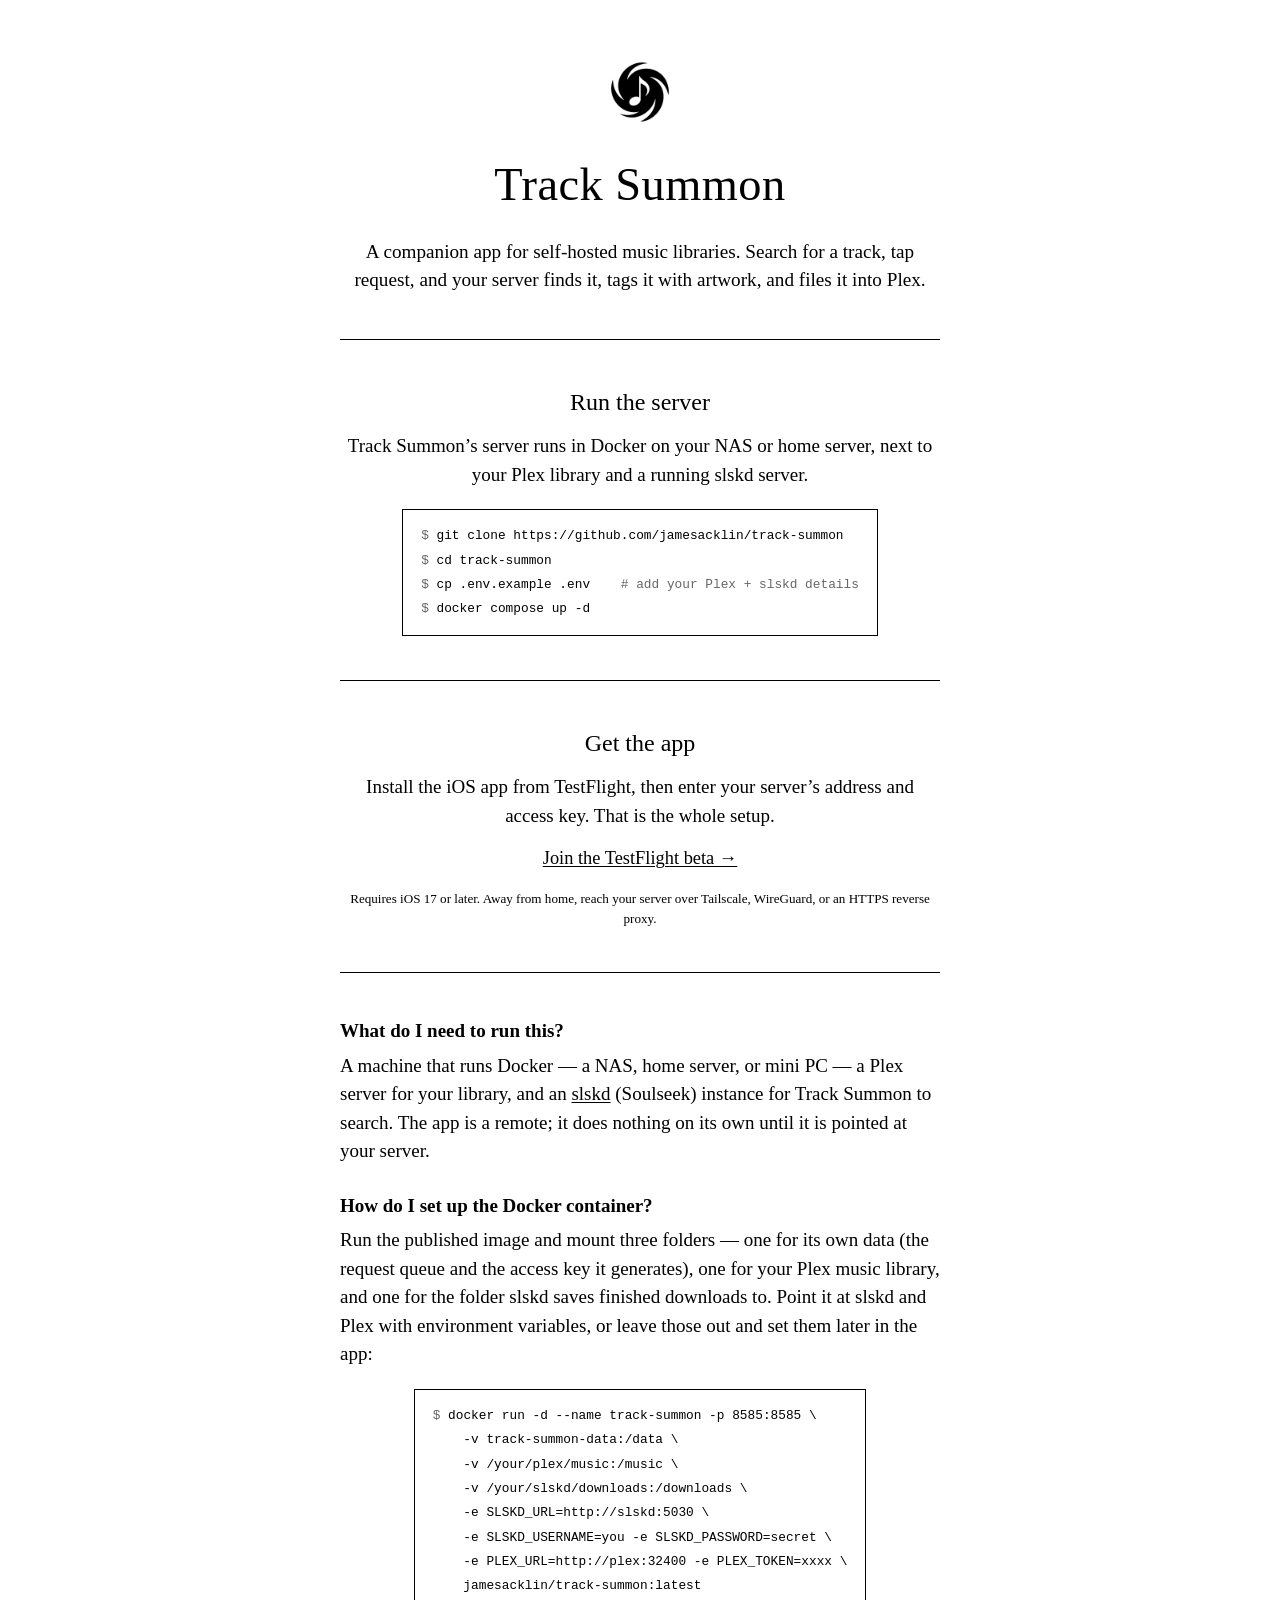
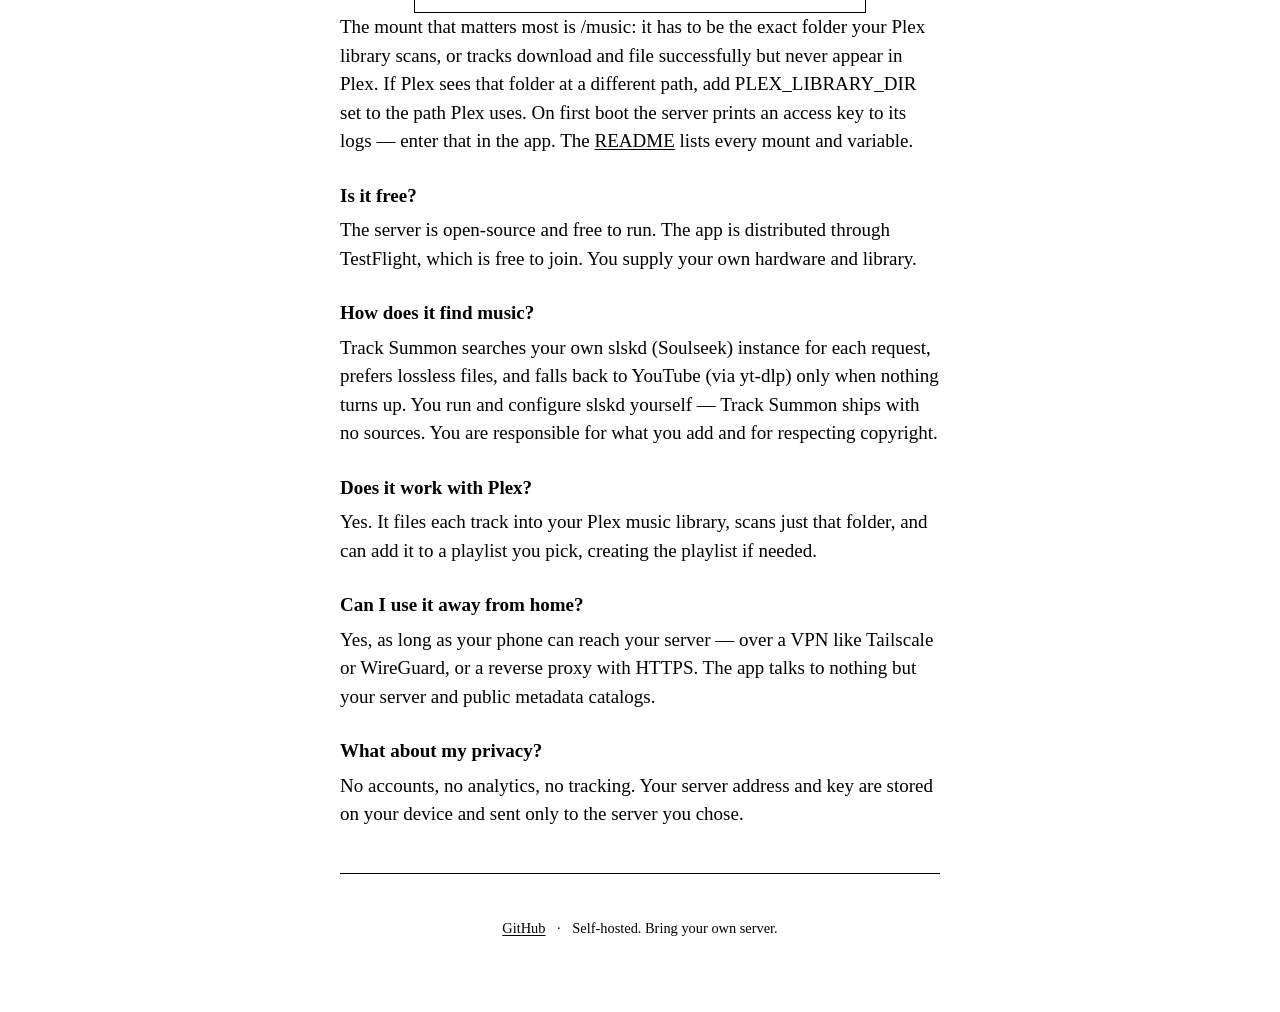
==== site/index.html @ 84064d1e "site: add FAQ entry on Docker volumes + env vars Documents the /data, /music, /downloads mounts and " ====
<!doctype html>
<html lang="en">
<head>
<meta charset="utf-8">
<meta name="viewport" content="width=device-width, initial-scale=1">
<title>Track Summon</title>
<meta name="description" content="Song-first requests for self-hosted music libraries.">
</head>
<body style="margin:0;">
<style>
  /* A deliberately plain document: Times, black on white, centered.
     Single fixed white world by design — no theming, no color, no chrome. */
  .sd * { box-sizing: border-box; }
  .sd {
    background: #ffffff;
    color: #000000;
    color-scheme: only light;
    font-family: "Times New Roman", Times, serif;
    font-size: 19px;
    line-height: 1.5;
    min-height: 100vh;
    margin: 0;
    padding: 56px 22px 72px;
    text-align: center;
  }
  .sd .wrap { max-width: 600px; margin: 0 auto; }

  .sd a { color: #000000; text-decoration: underline; text-underline-offset: 2px; }

  .sd .icon { width: 72px; height: 72px; display: block; margin: 0 auto 22px; }

  .sd h1 {
    font-size: 2.9rem; font-weight: normal; margin: 0 0 18px;
    letter-spacing: .01em;
  }
  .sd .sub { font-size: 1.2rem; margin: 0 auto; max-width: none; }

  .sd hr {
    border: 0; border-top: 1px solid #000; width: 100%;
    margin: 44px auto;
  }

  .sd h2 { font-size: 1.5rem; font-weight: normal; margin: 0 0 12px; }
  .sd p { margin: 0 auto 14px; max-width: none; }
  .sd p:last-child { margin-bottom: 0; }

  .sd pre {
    display: block; width: fit-content; max-width: 100%;
    margin: 20px auto 0; padding: 14px 18px;
    text-align: left; overflow-x: auto;
    border: 1px solid #000;
    font-family: "Courier New", Courier, monospace;
    font-size: .8rem; line-height: 1.9;
  }
  .sd pre .c { color: #666; }

  .sd .tf { font-size: 1.15rem; }
  .sd .note { font-size: .82rem; margin-top: 16px; }

  /* FAQ: full width of the rule above, left-justified */
  .sd .qa { text-align: left; }
  .sd .qa p { max-width: none; }
  .sd .q { font-weight: bold; margin: 0 0 6px; }
  .sd .a { margin: 0; }
  .sd .qa + .qa { margin-top: 26px; }

  .sd footer { font-size: .9rem; }
  .sd footer .dot { padding: 0 8px; }
</style>

<div class="sd">
  <div class="wrap">

    <img class="icon" src="[data-uri]" alt="Track Summon icon" width="72" height="72" />
    <h1>Track Summon</h1>
    <p class="sub">A companion app for self-hosted music libraries. Search for a track, tap request, and your server finds it, tags it with artwork, and files it into Plex.</p>

    <hr />

    <h2>Run the server</h2>
    <p>Track Summon&rsquo;s server runs in Docker on your NAS or home server, next to your Plex library and a running slskd server.</p>
    <pre><span class="c">$</span> git clone https://github.com/jamesacklin/track-summon
<span class="c">$</span> cd track-summon
<span class="c">$</span> cp .env.example .env    <span class="c"># add your Plex + slskd details</span>
<span class="c">$</span> docker compose up -d</pre>

    <hr />

    <h2>Get the app</h2>
    <p>Install the iOS app from TestFlight, then enter your server&rsquo;s address and access key. That is the whole setup.</p>
    <p><a class="tf" href="https://testflight.apple.com/join/eZ4pfd1c">Join the TestFlight beta &rarr;</a></p>
    <p class="note">Requires iOS 17 or later. Away from home, reach your server over Tailscale, WireGuard, or an HTTPS reverse proxy.</p>

    <hr />

    <div class="qa">
      <p class="q">What do I need to run this?</p>
      <p class="a">A machine that runs Docker &mdash; a NAS, home server, or mini PC &mdash; a Plex server for your library, and an <a href="https://github.com/slskd/slskd">slskd</a> (Soulseek) instance for Track Summon to search. The app is a remote; it does nothing on its own until it is pointed at your server.</p>
    </div>
    <div class="qa">
      <p class="q">How do I set up the Docker container?</p>
      <p class="a">Run the published image and mount three folders &mdash; one for its own data (the request queue and the access key it generates), one for your Plex music library, and one for the folder slskd saves finished downloads to. Point it at slskd and Plex with environment variables, or leave those out and set them later in the app:</p>
      <pre><span class="c">$</span> docker run -d --name track-summon -p 8585:8585 \
    -v track-summon-data:/data \
    -v /your/plex/music:/music \
    -v /your/slskd/downloads:/downloads \
    -e SLSKD_URL=http://slskd:5030 \
    -e SLSKD_USERNAME=you -e SLSKD_PASSWORD=secret \
    -e PLEX_URL=http://plex:32400 -e PLEX_TOKEN=xxxx \
    jamesacklin/track-summon:latest</pre>
      <p class="a">The mount that matters most is /music: it has to be the exact folder your Plex library scans, or tracks download and file successfully but never appear in Plex. If Plex sees that folder at a different path, add PLEX_LIBRARY_DIR set to the path Plex uses. On first boot the server prints an access key to its logs &mdash; enter that in the app. The <a href="https://github.com/jamesacklin/track-summon#server-setup">README</a> lists every mount and variable.</p>
    </div>
    <div class="qa">
      <p class="q">Is it free?</p>
      <p class="a">The server is open-source and free to run. The app is distributed through TestFlight, which is free to join. You supply your own hardware and library.</p>
    </div>
    <div class="qa">
      <p class="q">How does it find music?</p>
      <p class="a">Track Summon searches your own slskd (Soulseek) instance for each request, prefers lossless files, and falls back to YouTube (via yt-dlp) only when nothing turns up. You run and configure slskd yourself &mdash; Track Summon ships with no sources. You are responsible for what you add and for respecting copyright.</p>
    </div>
    <div class="qa">
      <p class="q">Does it work with Plex?</p>
      <p class="a">Yes. It files each track into your Plex music library, scans just that folder, and can add it to a playlist you pick, creating the playlist if needed.</p>
    </div>
    <div class="qa">
      <p class="q">Can I use it away from home?</p>
      <p class="a">Yes, as long as your phone can reach your server &mdash; over a VPN like Tailscale or WireGuard, or a reverse proxy with HTTPS. The app talks to nothing but your server and public metadata catalogs.</p>
    </div>
    <div class="qa">
      <p class="q">What about my privacy?</p>
      <p class="a">No accounts, no analytics, no tracking. Your server address and key are stored on your device and sent only to the server you chose.</p>
    </div>

    <hr />

    <footer>
      <a href="https://github.com/jamesacklin/track-summon">GitHub</a>
      <span class="dot">&middot;</span>
      Self-hosted. Bring your own server.
    </footer>

  </div>
</div>

</body>
</html>
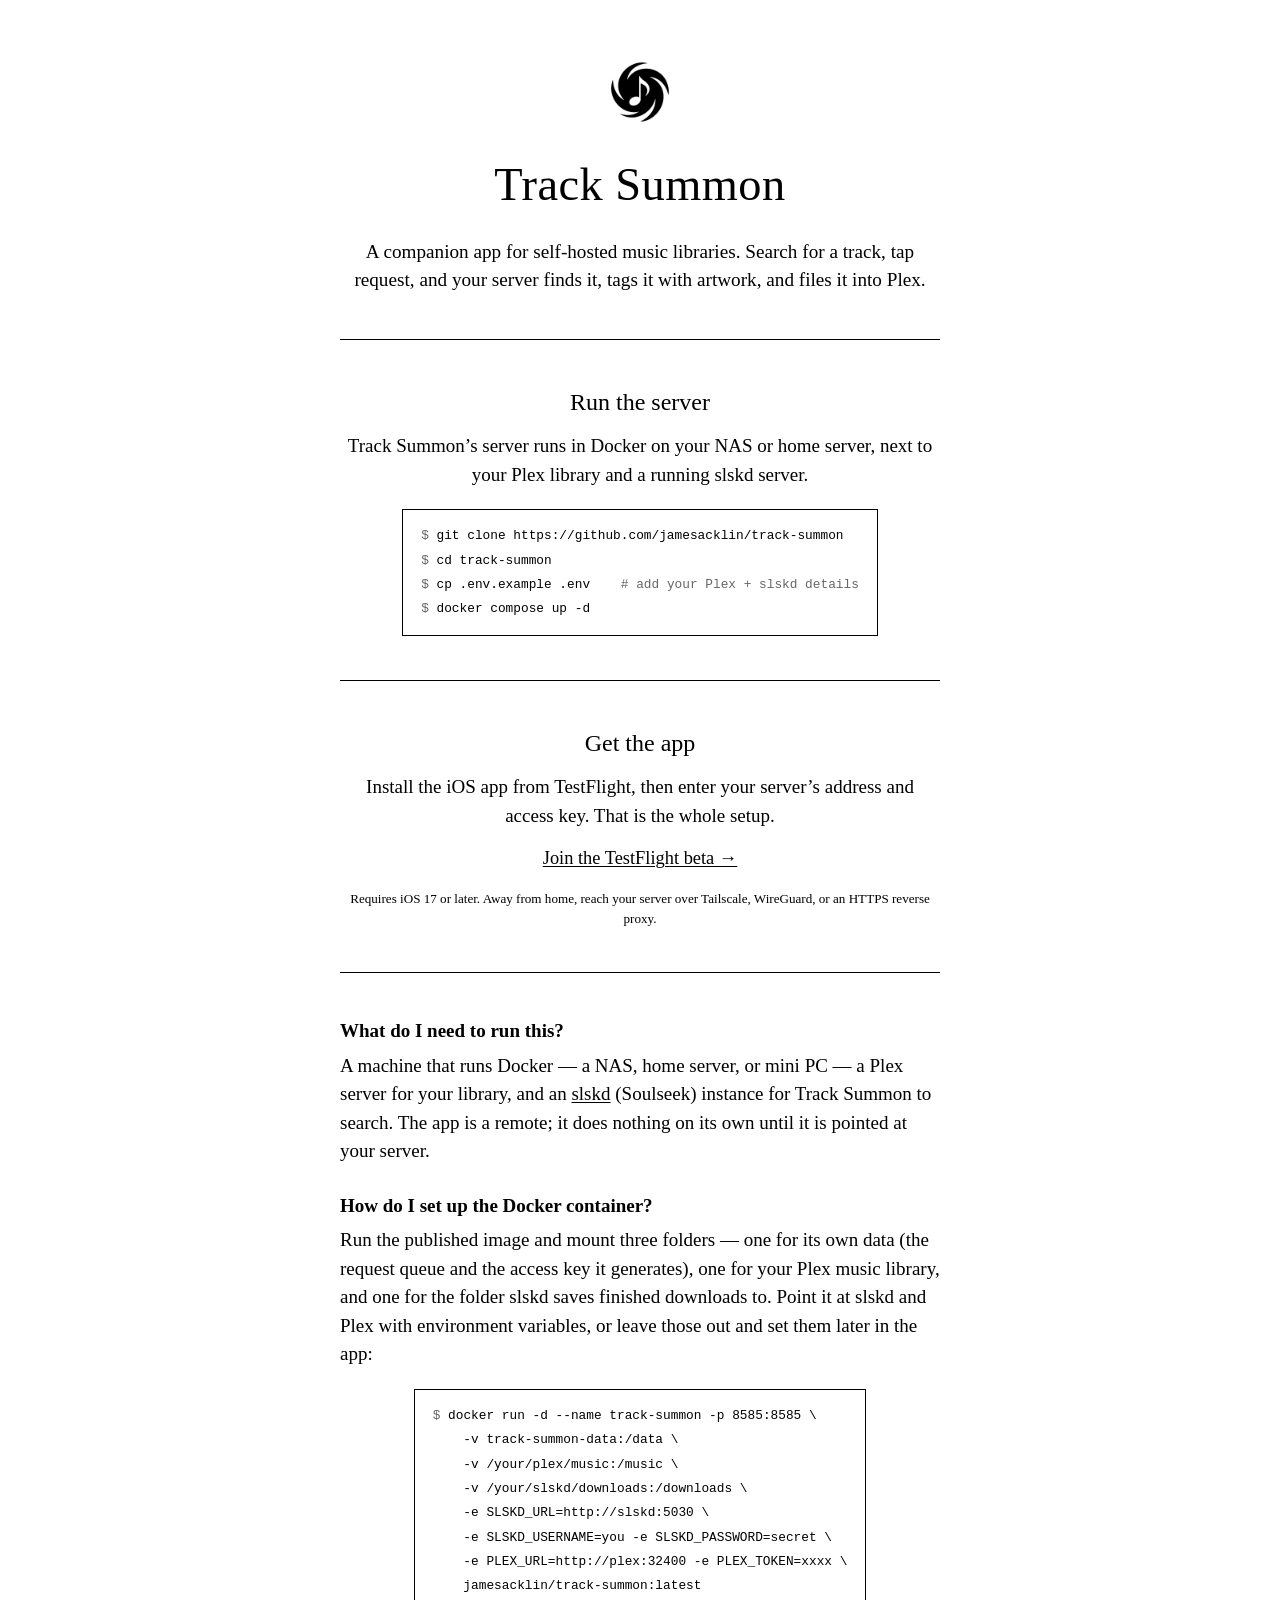
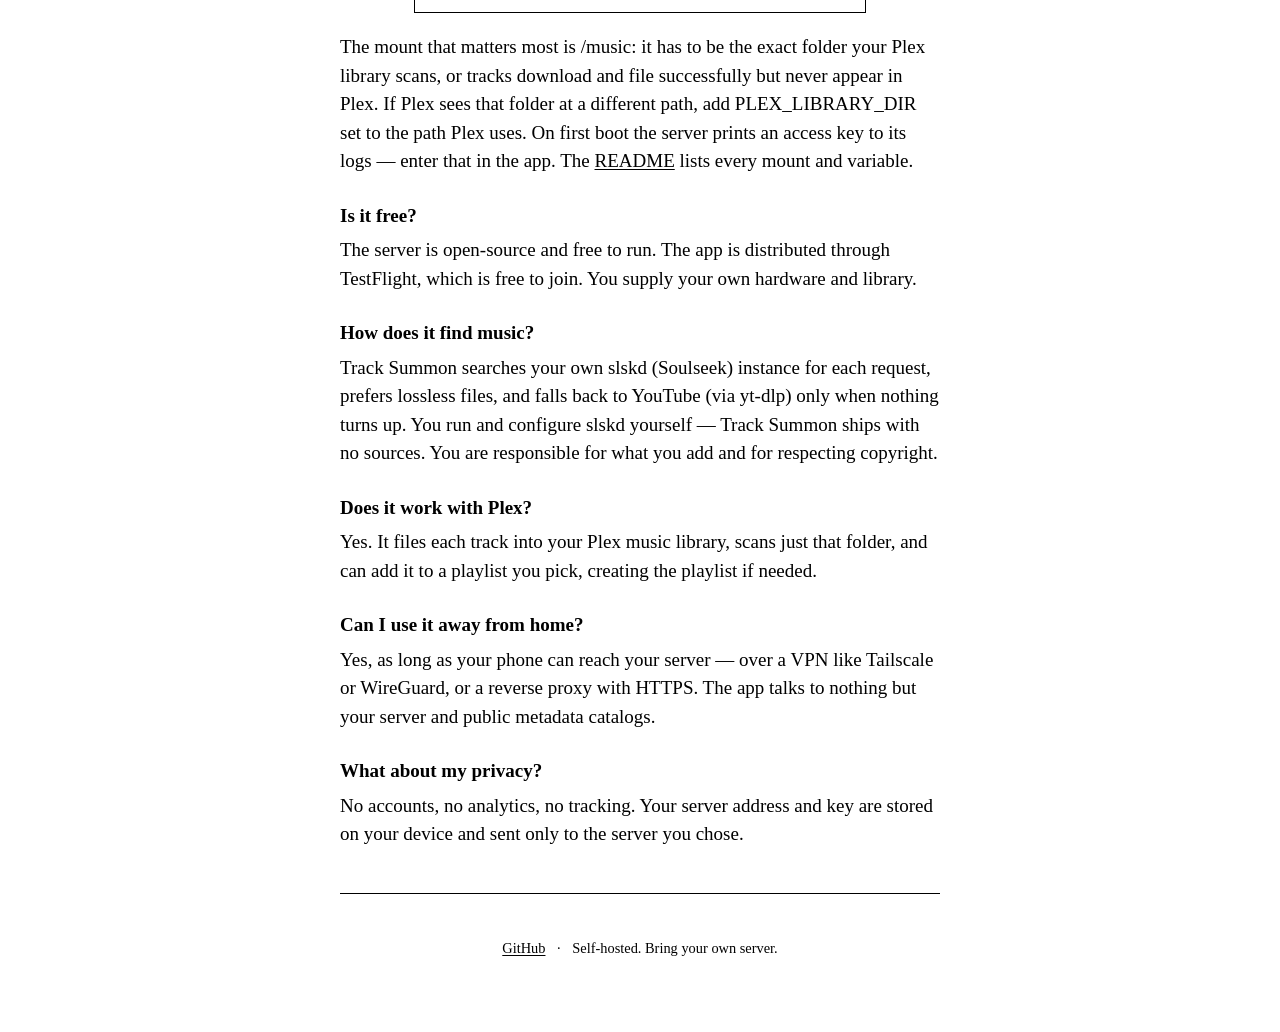
==== commit f6cf90ce: "site: add breathing room below the FAQ docker code block Co-Authored-By: Claude Opus 4.8 <noreply@an" ====
--- a/site/index.html
+++ b/site/index.html
@@ -53,6 +53,7 @@
     font-size: .8rem; line-height: 1.9;
   }
   .sd pre .c { color: #666; }
+  .sd .qa pre { margin-bottom: 20px; }
 
   .sd .tf { font-size: 1.15rem; }
   .sd .note { font-size: .82rem; margin-top: 16px; }
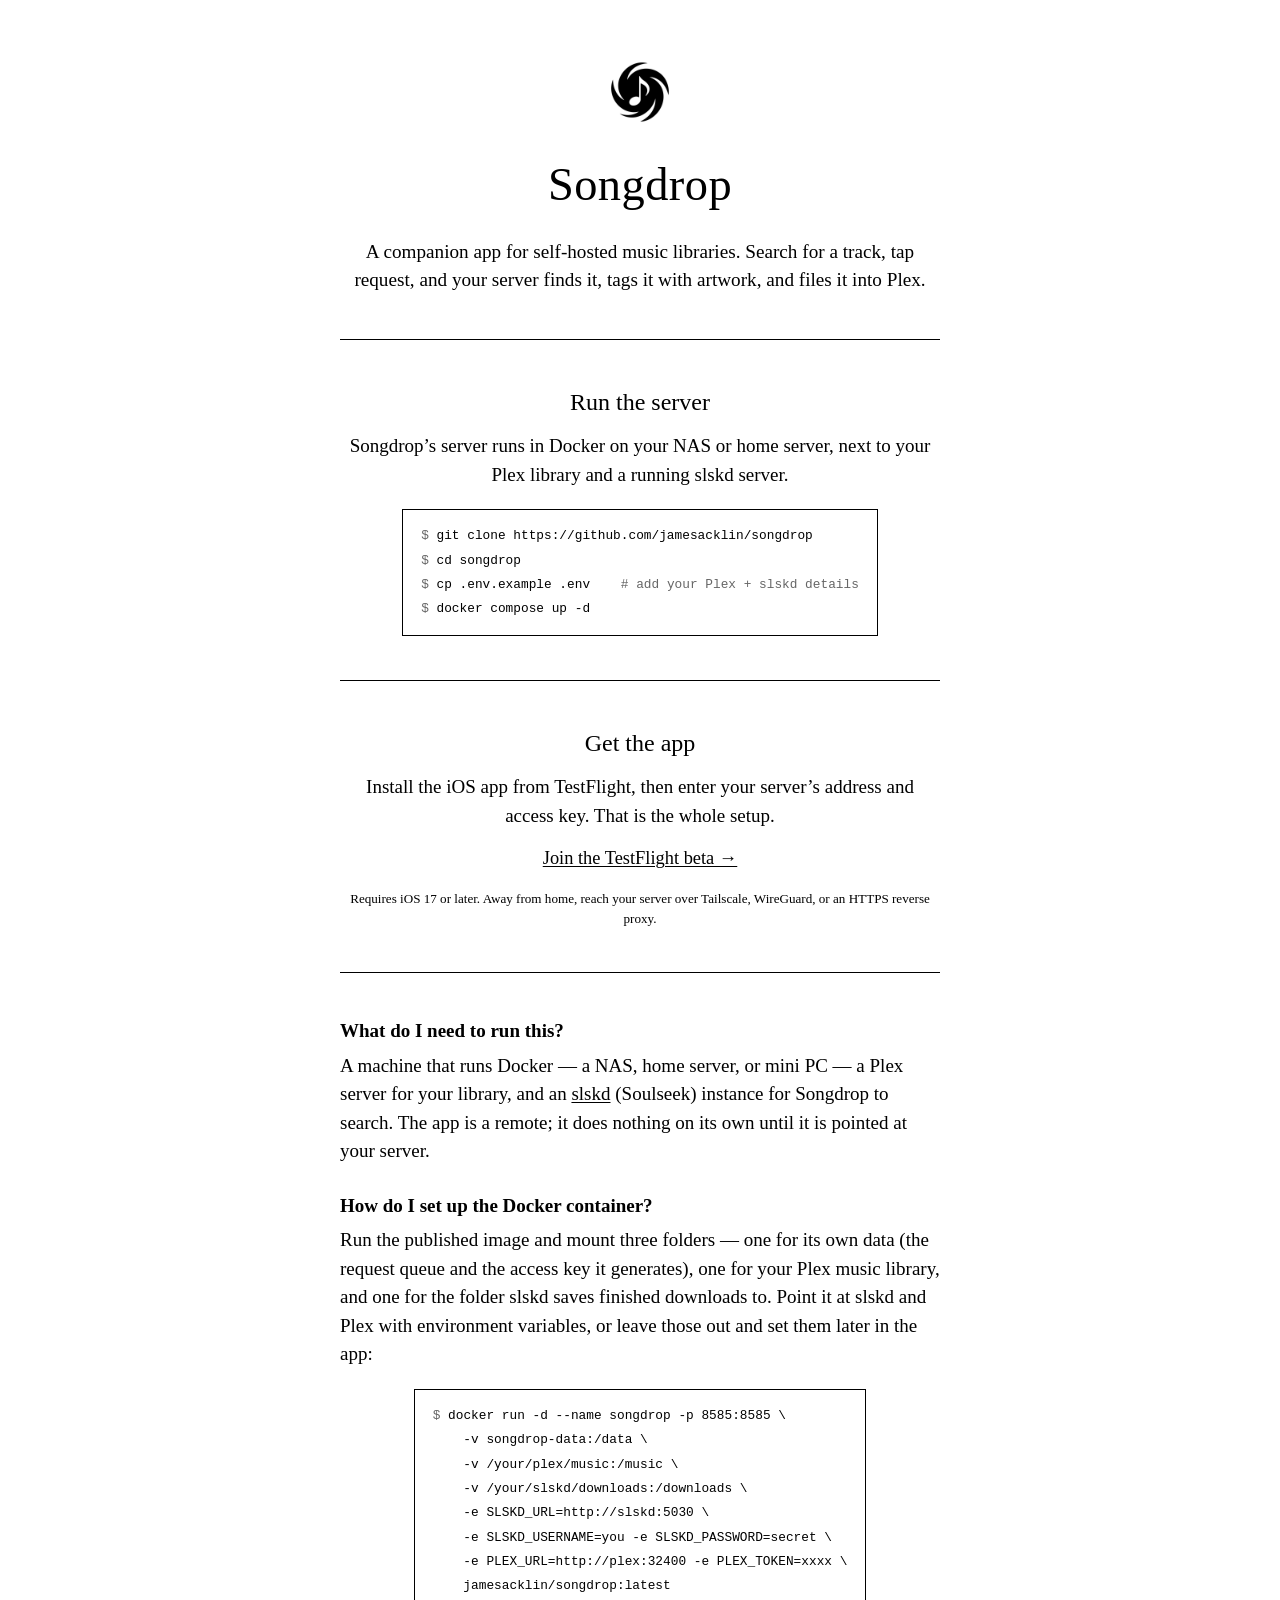
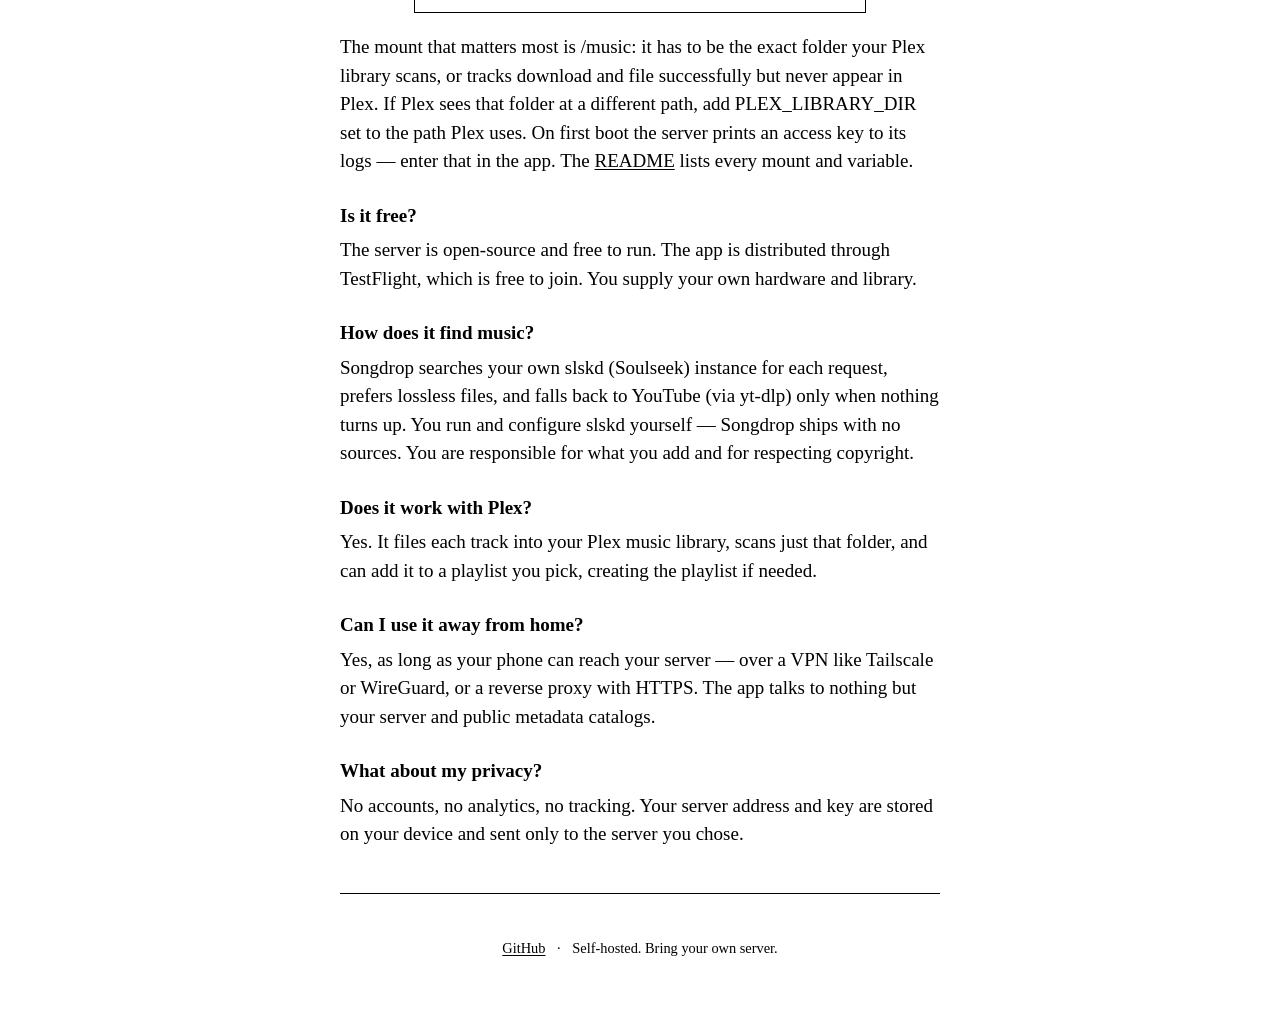
==== commit c33c1a87: "Revert branding from Track Summon back to Songdrop Reverts the display name across the app, server, " ====
--- a/site/index.html
+++ b/site/index.html
@@ -3,7 +3,7 @@
 <head>
 <meta charset="utf-8">
 <meta name="viewport" content="width=device-width, initial-scale=1">
-<title>Track Summon</title>
+<title>Songdrop</title>
 <meta name="description" content="Song-first requests for self-hosted music libraries.">
 </head>
 <body style="margin:0;">
@@ -72,16 +72,16 @@
 <div class="sd">
   <div class="wrap">
 
-    <img class="icon" src="[data-uri]" alt="Track Summon icon" width="72" height="72" />
-    <h1>Track Summon</h1>
+    <img class="icon" src="[data-uri]" alt="Songdrop icon" width="72" height="72" />
+    <h1>Songdrop</h1>
     <p class="sub">A companion app for self-hosted music libraries. Search for a track, tap request, and your server finds it, tags it with artwork, and files it into Plex.</p>
 
     <hr />
 
     <h2>Run the server</h2>
-    <p>Track Summon&rsquo;s server runs in Docker on your NAS or home server, next to your Plex library and a running slskd server.</p>
-    <pre><span class="c">$</span> git clone https://github.com/jamesacklin/track-summon
-<span class="c">$</span> cd track-summon
+    <p>Songdrop&rsquo;s server runs in Docker on your NAS or home server, next to your Plex library and a running slskd server.</p>
+    <pre><span class="c">$</span> git clone https://github.com/jamesacklin/songdrop
+<span class="c">$</span> cd songdrop
 <span class="c">$</span> cp .env.example .env    <span class="c"># add your Plex + slskd details</span>
 <span class="c">$</span> docker compose up -d</pre>
 
@@ -96,20 +96,20 @@
 
     <div class="qa">
       <p class="q">What do I need to run this?</p>
-      <p class="a">A machine that runs Docker &mdash; a NAS, home server, or mini PC &mdash; a Plex server for your library, and an <a href="https://github.com/slskd/slskd">slskd</a> (Soulseek) instance for Track Summon to search. The app is a remote; it does nothing on its own until it is pointed at your server.</p>
+      <p class="a">A machine that runs Docker &mdash; a NAS, home server, or mini PC &mdash; a Plex server for your library, and an <a href="https://github.com/slskd/slskd">slskd</a> (Soulseek) instance for Songdrop to search. The app is a remote; it does nothing on its own until it is pointed at your server.</p>
     </div>
     <div class="qa">
       <p class="q">How do I set up the Docker container?</p>
       <p class="a">Run the published image and mount three folders &mdash; one for its own data (the request queue and the access key it generates), one for your Plex music library, and one for the folder slskd saves finished downloads to. Point it at slskd and Plex with environment variables, or leave those out and set them later in the app:</p>
-      <pre><span class="c">$</span> docker run -d --name track-summon -p 8585:8585 \
-    -v track-summon-data:/data \
+      <pre><span class="c">$</span> docker run -d --name songdrop -p 8585:8585 \
+    -v songdrop-data:/data \
     -v /your/plex/music:/music \
     -v /your/slskd/downloads:/downloads \
     -e SLSKD_URL=http://slskd:5030 \
     -e SLSKD_USERNAME=you -e SLSKD_PASSWORD=secret \
     -e PLEX_URL=http://plex:32400 -e PLEX_TOKEN=xxxx \
-    jamesacklin/track-summon:latest</pre>
-      <p class="a">The mount that matters most is /music: it has to be the exact folder your Plex library scans, or tracks download and file successfully but never appear in Plex. If Plex sees that folder at a different path, add PLEX_LIBRARY_DIR set to the path Plex uses. On first boot the server prints an access key to its logs &mdash; enter that in the app. The <a href="https://github.com/jamesacklin/track-summon#server-setup">README</a> lists every mount and variable.</p>
+    jamesacklin/songdrop:latest</pre>
+      <p class="a">The mount that matters most is /music: it has to be the exact folder your Plex library scans, or tracks download and file successfully but never appear in Plex. If Plex sees that folder at a different path, add PLEX_LIBRARY_DIR set to the path Plex uses. On first boot the server prints an access key to its logs &mdash; enter that in the app. The <a href="https://github.com/jamesacklin/songdrop#server-setup">README</a> lists every mount and variable.</p>
     </div>
     <div class="qa">
       <p class="q">Is it free?</p>
@@ -117,7 +117,7 @@
     </div>
     <div class="qa">
       <p class="q">How does it find music?</p>
-      <p class="a">Track Summon searches your own slskd (Soulseek) instance for each request, prefers lossless files, and falls back to YouTube (via yt-dlp) only when nothing turns up. You run and configure slskd yourself &mdash; Track Summon ships with no sources. You are responsible for what you add and for respecting copyright.</p>
+      <p class="a">Songdrop searches your own slskd (Soulseek) instance for each request, prefers lossless files, and falls back to YouTube (via yt-dlp) only when nothing turns up. You run and configure slskd yourself &mdash; Songdrop ships with no sources. You are responsible for what you add and for respecting copyright.</p>
     </div>
     <div class="qa">
       <p class="q">Does it work with Plex?</p>
@@ -135,7 +135,7 @@
     <hr />
 
     <footer>
-      <a href="https://github.com/jamesacklin/track-summon">GitHub</a>
+      <a href="https://github.com/jamesacklin/songdrop">GitHub</a>
       <span class="dot">&middot;</span>
       Self-hosted. Bring your own server.
     </footer>
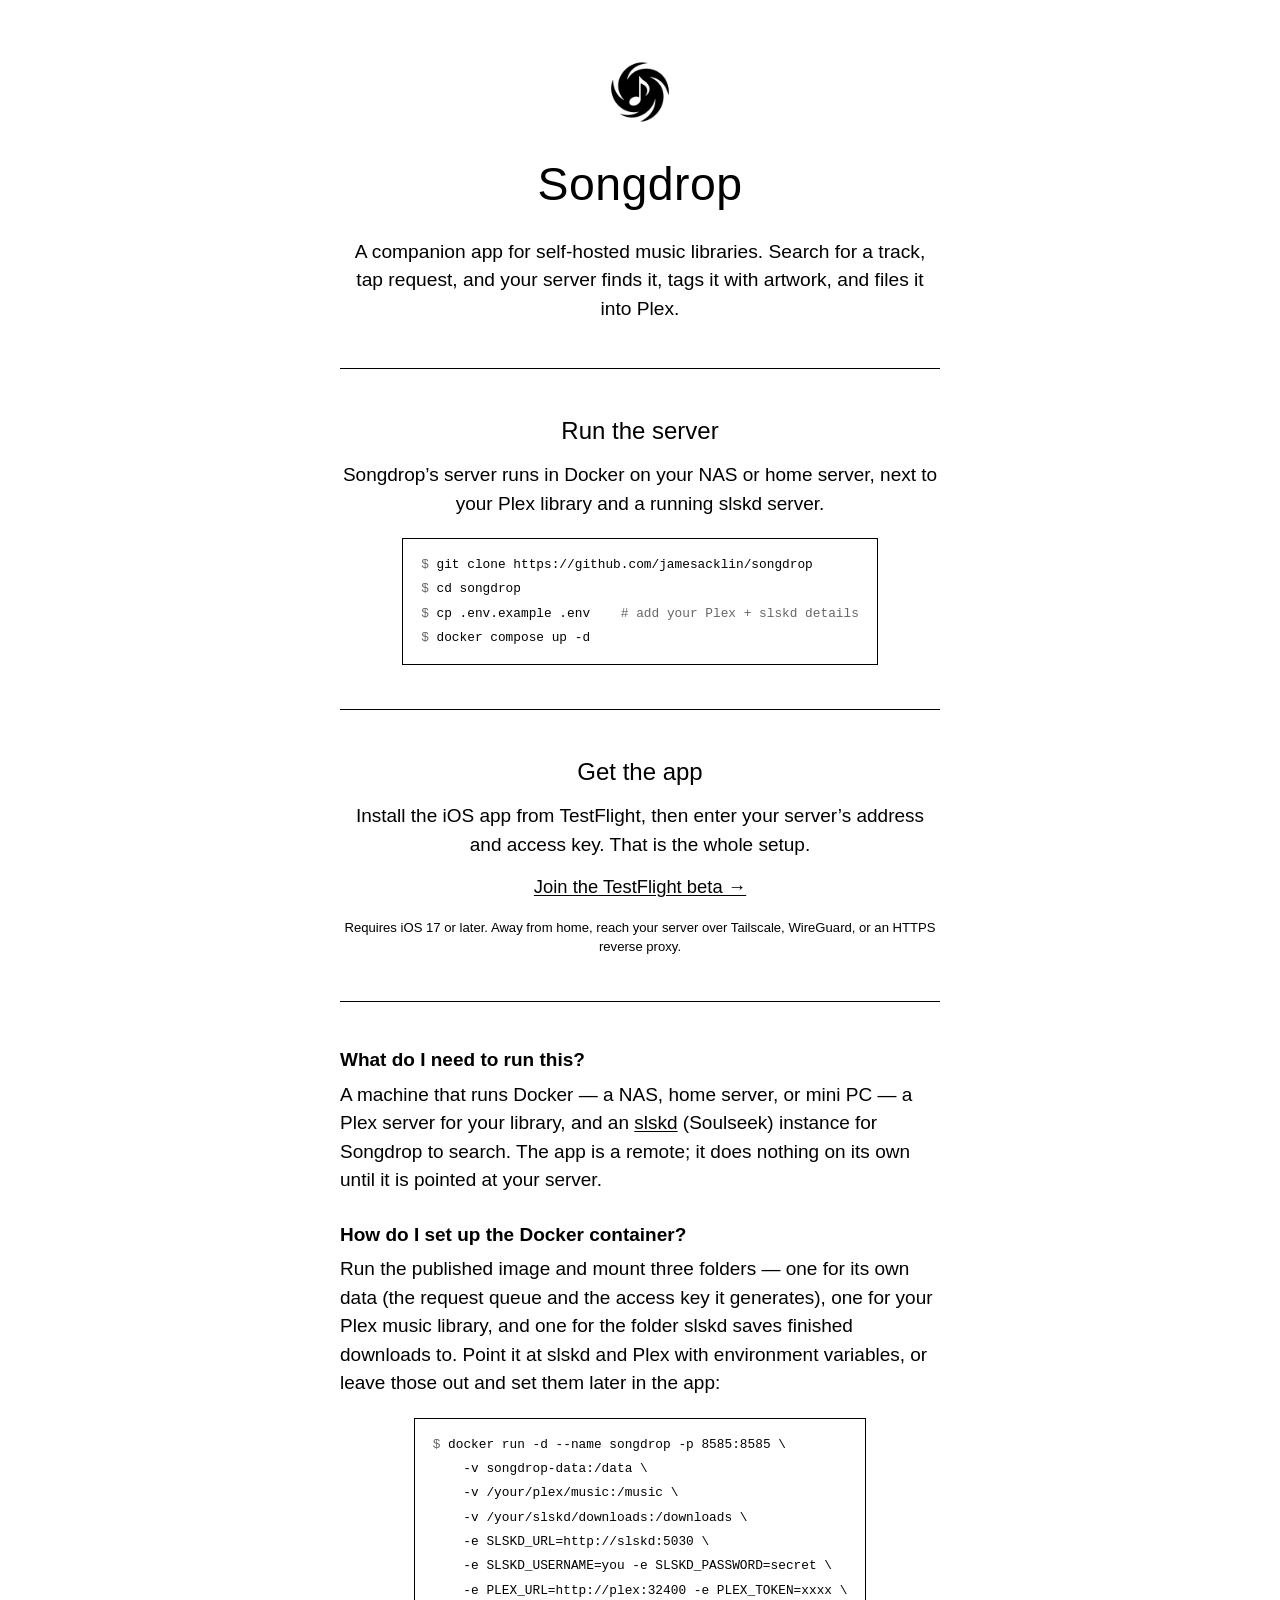
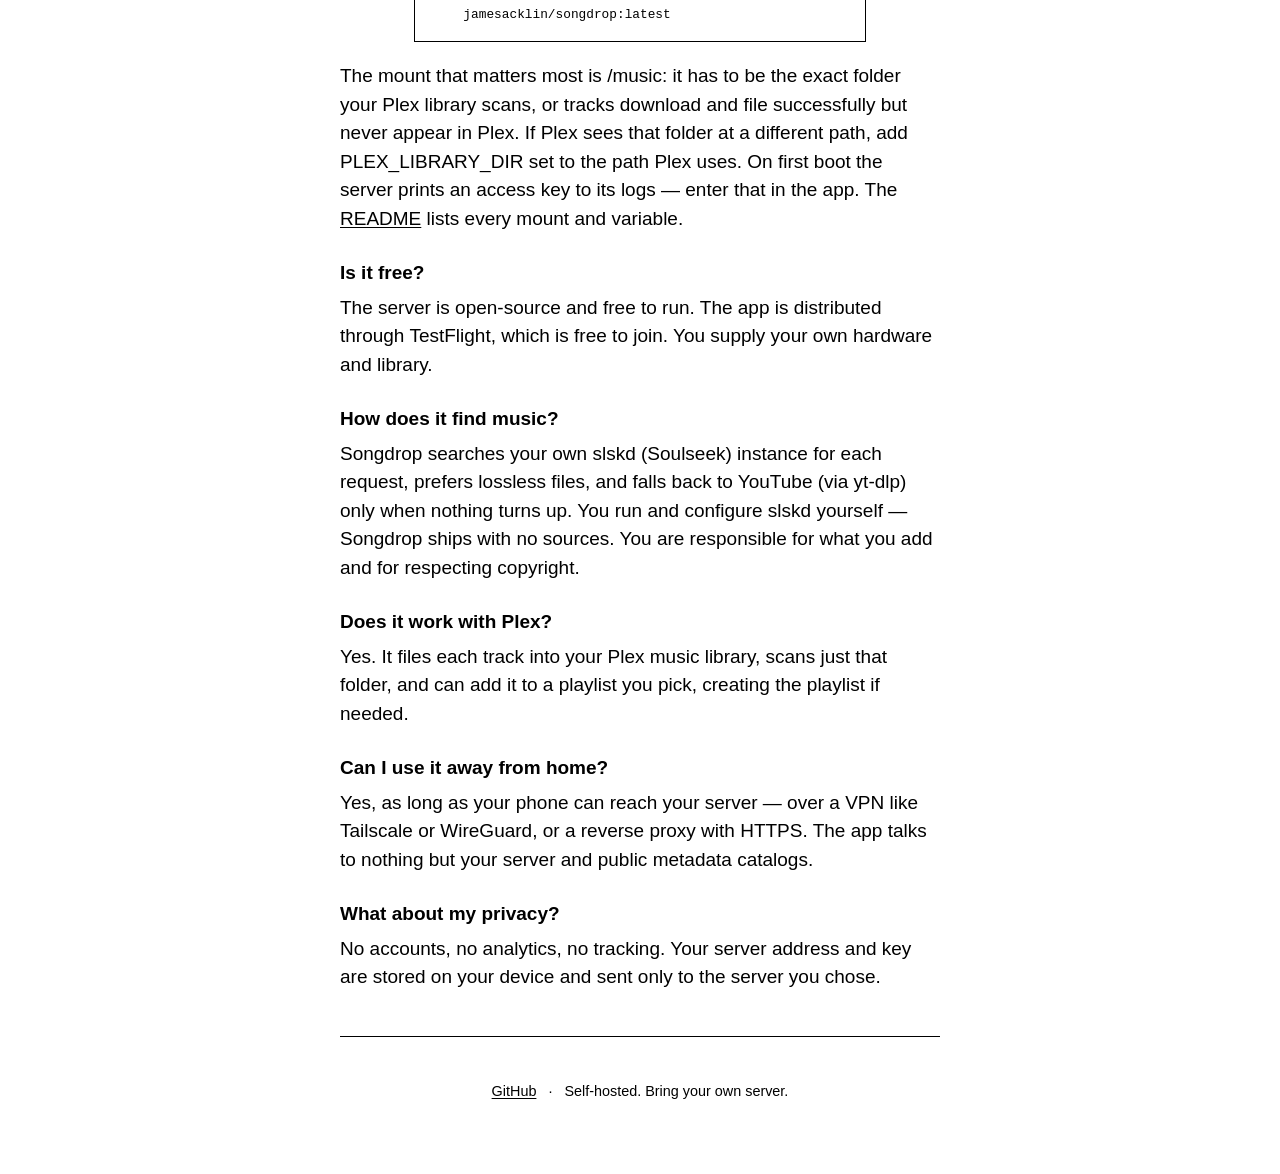
==== commit 8835f68f: "site: switch font stack from Times to system sans (-apple-system…) Body now uses the native system s" ====
--- a/site/index.html
+++ b/site/index.html
@@ -8,14 +8,14 @@
 </head>
 <body style="margin:0;">
 <style>
-  /* A deliberately plain document: Times, black on white, centered.
+  /* A deliberately plain document: system sans, black on white, centered.
      Single fixed white world by design — no theming, no color, no chrome. */
   .sd * { box-sizing: border-box; }
   .sd {
     background: #ffffff;
     color: #000000;
     color-scheme: only light;
-    font-family: "Times New Roman", Times, serif;
+    font-family: -apple-system, BlinkMacSystemFont, "Segoe UI", Roboto, Helvetica, Arial, sans-serif;
     font-size: 19px;
     line-height: 1.5;
     min-height: 100vh;
@@ -49,7 +49,7 @@
     margin: 20px auto 0; padding: 14px 18px;
     text-align: left; overflow-x: auto;
     border: 1px solid #000;
-    font-family: "Courier New", Courier, monospace;
+    font-family: ui-monospace, SFMono-Regular, Menlo, Monaco, "Cascadia Code", monospace;
     font-size: .8rem; line-height: 1.9;
   }
   .sd pre .c { color: #666; }
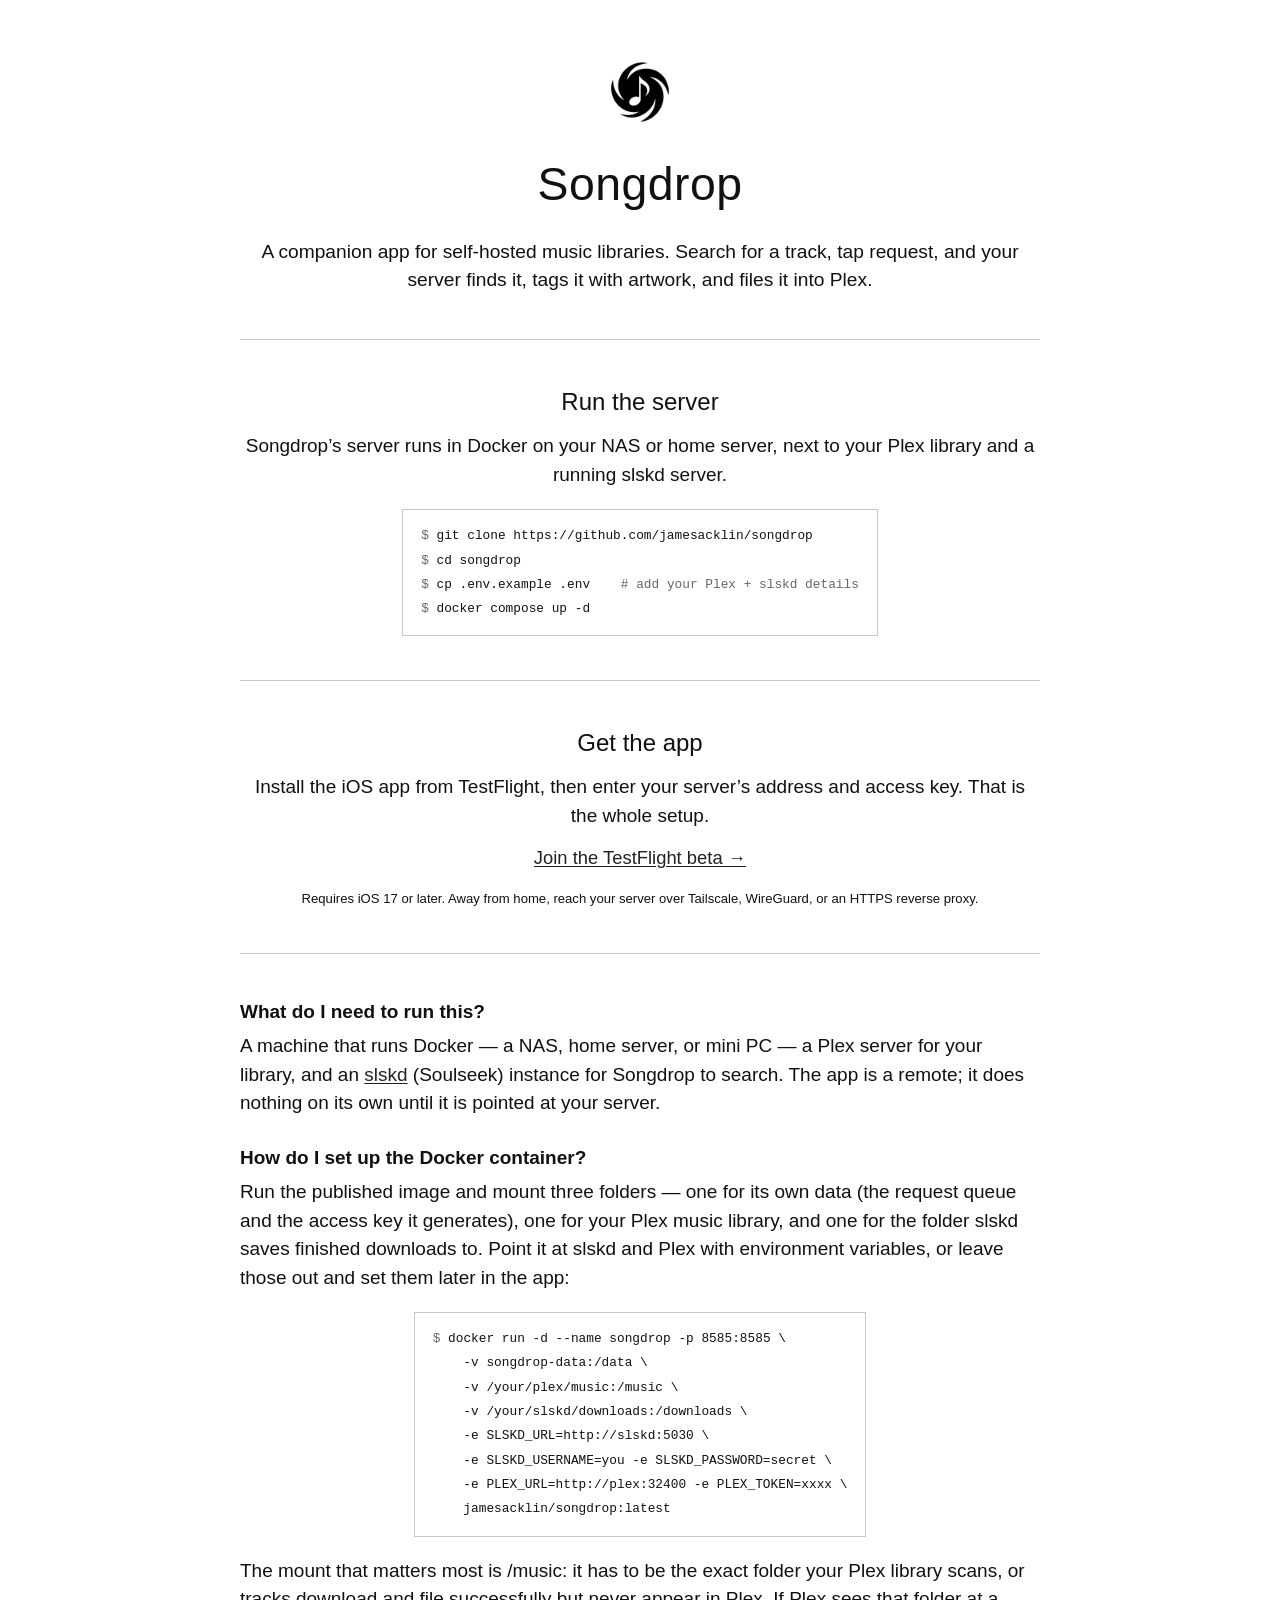
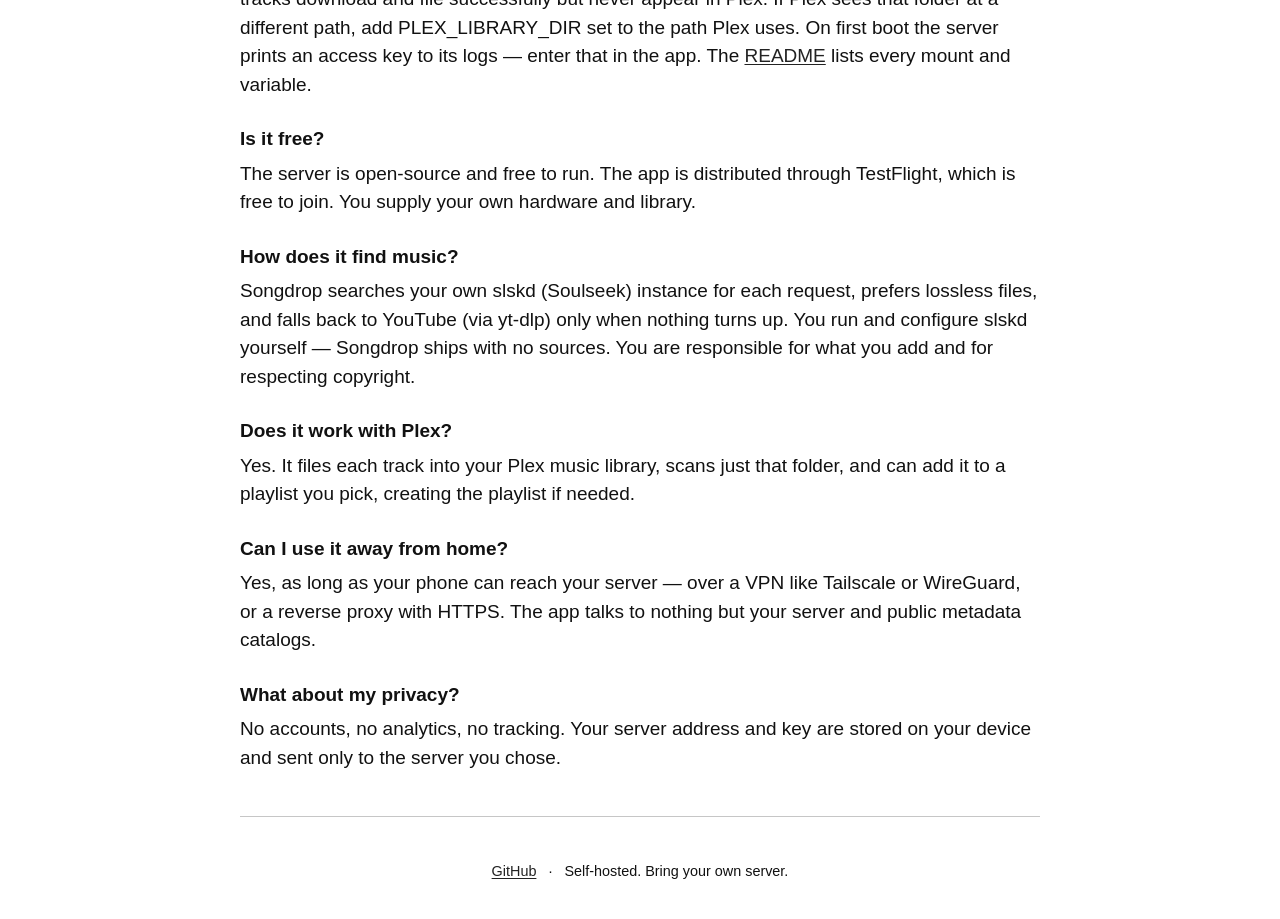
==== commit ae66402d: "Add editorial design system" ====
--- a/site/index.html
+++ b/site/index.html
@@ -5,27 +5,24 @@
 <meta name="viewport" content="width=device-width, initial-scale=1">
 <title>Songdrop</title>
 <meta name="description" content="Song-first requests for self-hosted music libraries.">
+<link rel="stylesheet" href="./editorial.css">
 </head>
-<body style="margin:0;">
+<body class="editorial">
 <style>
-  /* A deliberately plain document: system sans, black on white, centered.
-     Single fixed white world by design — no theming, no color, no chrome. */
+  /* Songdrop's centered product-page variant of the shared editorial system. */
   .sd * { box-sizing: border-box; }
   .sd {
-    background: #ffffff;
-    color: #000000;
-    color-scheme: only light;
-    font-family: -apple-system, BlinkMacSystemFont, "Segoe UI", Roboto, Helvetica, Arial, sans-serif;
+    color: var(--ed-color-foreground);
+    font-family: var(--ed-font-sans);
     font-size: 19px;
     line-height: 1.5;
-    min-height: 100vh;
     margin: 0;
-    padding: 56px 22px 72px;
+    padding: 20px 0 0;
     text-align: center;
   }
-  .sd .wrap { max-width: 600px; margin: 0 auto; }
+  .sd .wrap { max-width: var(--ed-measure-wide); margin: 0 auto; }
 
-  .sd a { color: #000000; text-decoration: underline; text-underline-offset: 2px; }
+  .sd a { color: var(--ed-color-link); text-decoration: underline; text-underline-offset: 2px; }
 
   .sd .icon { width: 72px; height: 72px; display: block; margin: 0 auto 22px; }
 
@@ -36,7 +33,7 @@
   .sd .sub { font-size: 1.2rem; margin: 0 auto; max-width: none; }
 
   .sd hr {
-    border: 0; border-top: 1px solid #000; width: 100%;
+    border: 0; border-top: 1px solid var(--ed-color-border); width: 100%;
     margin: 44px auto;
   }
 
@@ -48,8 +45,8 @@
     display: block; width: fit-content; max-width: 100%;
     margin: 20px auto 0; padding: 14px 18px;
     text-align: left; overflow-x: auto;
-    border: 1px solid #000;
-    font-family: ui-monospace, SFMono-Regular, Menlo, Monaco, "Cascadia Code", monospace;
+    border: 1px solid var(--ed-color-border);
+    font-family: var(--ed-font-mono);
     font-size: .8rem; line-height: 1.9;
   }
   .sd pre .c { color: #666; }
--- a/site/editorial.css
+++ b/site/editorial.css
@@ -0,0 +1,77 @@
+/*
+ * Vendored core of @ackl/editorial for this static site.
+ * Source package: /Users/jamesacklin/src/editorial-system/editorial.css
+ */
+
+:root {
+  --ed-color-foreground: #111111;
+  --ed-color-background: #ffffff;
+  --ed-color-link: #222222;
+  --ed-color-border: color-mix(in srgb, var(--ed-color-foreground) 24%, transparent);
+  --ed-font-sans: "Arimo", -apple-system, BlinkMacSystemFont, "Segoe UI", Roboto,
+    Helvetica, Arial, sans-serif, "Apple Color Emoji", "Segoe UI Emoji";
+  --ed-font-mono: ui-monospace, SFMono-Regular, Menlo, Monaco, Consolas,
+    "Liberation Mono", monospace;
+  --ed-space: 1.5rem;
+  --ed-space-1: calc(var(--ed-space) / 4);
+  --ed-space-2: calc(var(--ed-space) / 2);
+  --ed-space-3: var(--ed-space);
+  --ed-space-4: calc(var(--ed-space) * 1.5);
+  --ed-space-5: calc(var(--ed-space) * 2);
+  --ed-measure: 42rem;
+  --ed-measure-narrow: 32rem;
+  --ed-measure-wide: 50rem;
+  --ed-page-padding: calc(var(--ed-space) + var(--ed-space-2));
+  --ed-leading: 1.5;
+  --ed-heading-leading: 1.1;
+  --ed-radius: 0;
+}
+
+@media (prefers-color-scheme: dark) {
+  :root {
+    --ed-color-foreground: #eeeeee;
+    --ed-color-background: #111111;
+    --ed-color-link: #dddddd;
+  }
+}
+
+.editorial,
+.editorial *,
+.editorial *::before,
+.editorial *::after {
+  box-sizing: border-box;
+}
+
+.editorial {
+  min-height: 100vh;
+  margin: 0;
+  padding: var(--ed-page-padding);
+  overflow-wrap: break-word;
+  color: var(--ed-color-foreground);
+  background: var(--ed-color-background);
+  font-family: var(--ed-font-sans);
+  font-size: 1rem;
+  font-weight: 400;
+  line-height: var(--ed-leading);
+}
+
+.editorial :where(h1, h2, h3, h4, p, figure, blockquote, dl, dd) {
+  margin-block: 0;
+}
+
+.editorial :where(img, picture, svg) {
+  display: block;
+  max-width: 100%;
+}
+
+.editorial a {
+  color: var(--ed-color-link);
+  text-decoration-skip-ink: auto;
+  text-underline-offset: 0.12em;
+}
+
+@media (max-width: 40rem) {
+  .editorial {
+    padding: var(--ed-space-3) var(--ed-space-2) var(--ed-space-5);
+  }
+}
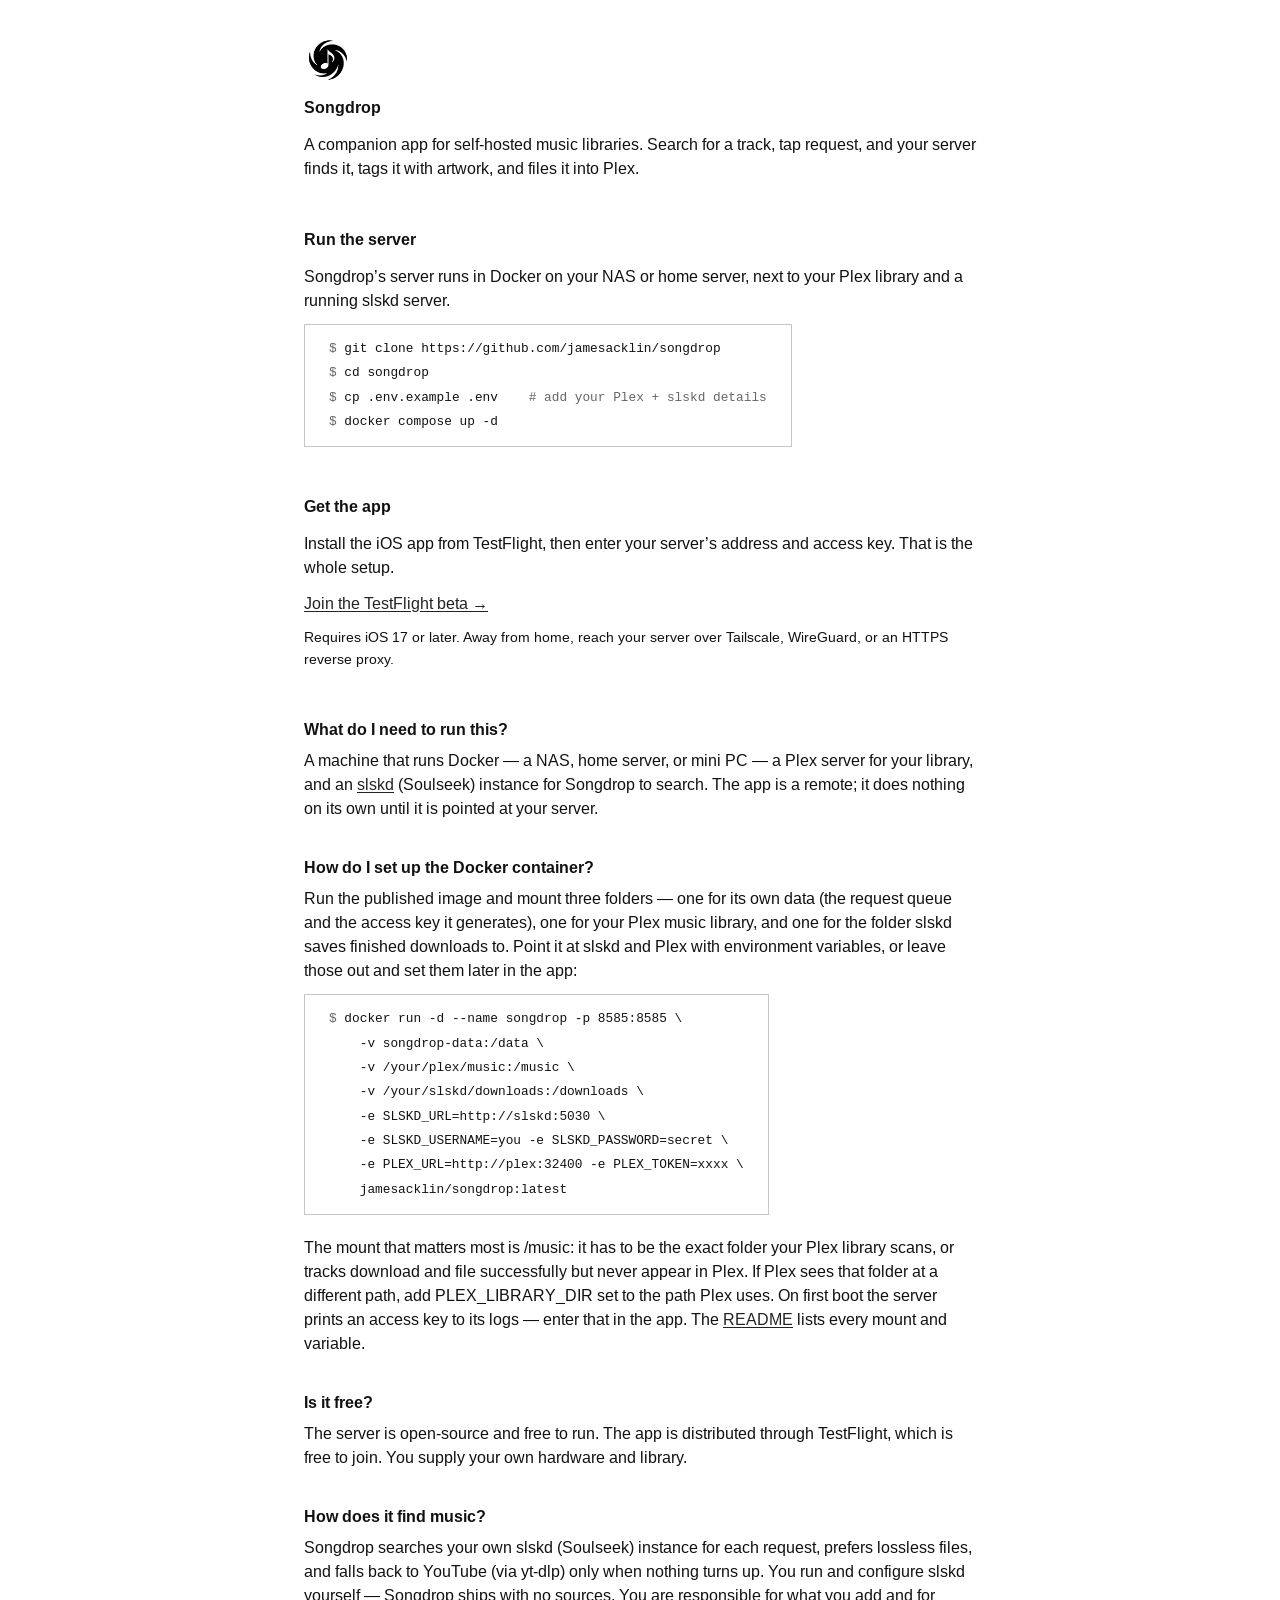
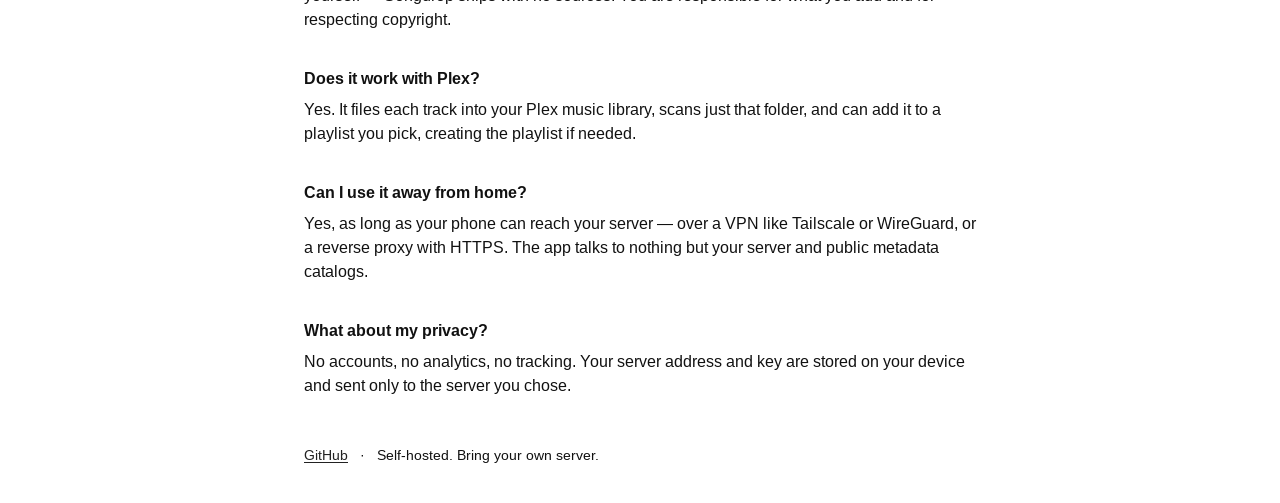
==== commit 44261757: "Apply editorial layout to Songdrop" ====
--- a/site/index.html
+++ b/site/index.html
@@ -5,45 +5,48 @@
 <meta name="viewport" content="width=device-width, initial-scale=1">
 <title>Songdrop</title>
 <meta name="description" content="Song-first requests for self-hosted music libraries.">
+<link rel="preconnect" href="https://fonts.googleapis.com">
+<link rel="preconnect" href="https://fonts.gstatic.com" crossorigin>
+<link href="https://fonts.googleapis.com/css2?family=Arimo:wght@400;700&display=swap" rel="stylesheet">
 <link rel="stylesheet" href="./editorial.css">
 </head>
 <body class="editorial">
 <style>
-  /* Songdrop's centered product-page variant of the shared editorial system. */
+  /* Songdrop's compact, content-first use of the shared editorial system. */
   .sd * { box-sizing: border-box; }
   .sd {
     color: var(--ed-color-foreground);
     font-family: var(--ed-font-sans);
-    font-size: 19px;
+    font-size: 1rem;
     line-height: 1.5;
     margin: 0;
-    padding: 20px 0 0;
-    text-align: center;
+    padding: 0;
+    text-align: left;
   }
-  .sd .wrap { max-width: var(--ed-measure-wide); margin: 0 auto; }
+  .sd .wrap { max-width: var(--ed-measure); margin: 0 auto; }
 
   .sd a { color: var(--ed-color-link); text-decoration: underline; text-underline-offset: 2px; }
 
-  .sd .icon { width: 72px; height: 72px; display: block; margin: 0 auto 22px; }
+  .sd .icon { width: 3rem; height: 3rem; display: block; margin: 0 0 var(--ed-space-2); }
 
   .sd h1 {
-    font-size: 2.9rem; font-weight: normal; margin: 0 0 18px;
-    letter-spacing: .01em;
+    font-size: 1em; font-weight: 700; margin: 0 0 var(--ed-space-2);
+    letter-spacing: normal;
   }
-  .sd .sub { font-size: 1.2rem; margin: 0 auto; max-width: none; }
+  .sd .sub { font-size: 1em; margin: 0; max-width: none; }
 
   .sd hr {
-    border: 0; border-top: 1px solid var(--ed-color-border); width: 100%;
-    margin: 44px auto;
+    border: 0; width: 100%;
+    margin: var(--ed-space-5) 0 0;
   }
 
-  .sd h2 { font-size: 1.5rem; font-weight: normal; margin: 0 0 12px; }
-  .sd p { margin: 0 auto 14px; max-width: none; }
+  .sd h2 { font-size: 1em; font-weight: 700; margin: 0 0 var(--ed-space-2); }
+  .sd p { margin: 0 0 var(--ed-space-2); max-width: none; }
   .sd p:last-child { margin-bottom: 0; }
 
   .sd pre {
     display: block; width: fit-content; max-width: 100%;
-    margin: 20px auto 0; padding: 14px 18px;
+    margin: var(--ed-space-2) 0 0; padding: var(--ed-space-2) var(--ed-space-3);
     text-align: left; overflow-x: auto;
     border: 1px solid var(--ed-color-border);
     font-family: var(--ed-font-mono);
@@ -52,17 +55,17 @@
   .sd pre .c { color: #666; }
   .sd .qa pre { margin-bottom: 20px; }
 
-  .sd .tf { font-size: 1.15rem; }
-  .sd .note { font-size: .82rem; margin-top: 16px; }
+  .sd .tf { font-size: 1em; }
+  .sd .note { font-size: .9em; margin-top: var(--ed-space-2); }
 
-  /* FAQ: full width of the rule above, left-justified */
+  /* FAQ entries use the same vertical rhythm as the index page's timeline. */
   .sd .qa { text-align: left; }
   .sd .qa p { max-width: none; }
-  .sd .q { font-weight: bold; margin: 0 0 6px; }
+  .sd .q { font-weight: 700; margin: 0 0 var(--ed-space-1); }
   .sd .a { margin: 0; }
-  .sd .qa + .qa { margin-top: 26px; }
+  .sd .qa + .qa { margin-top: var(--ed-space-4); }
 
-  .sd footer { font-size: .9rem; }
+  .sd footer { font-size: .9em; }
   .sd footer .dot { padding: 0 8px; }
 </style>
 
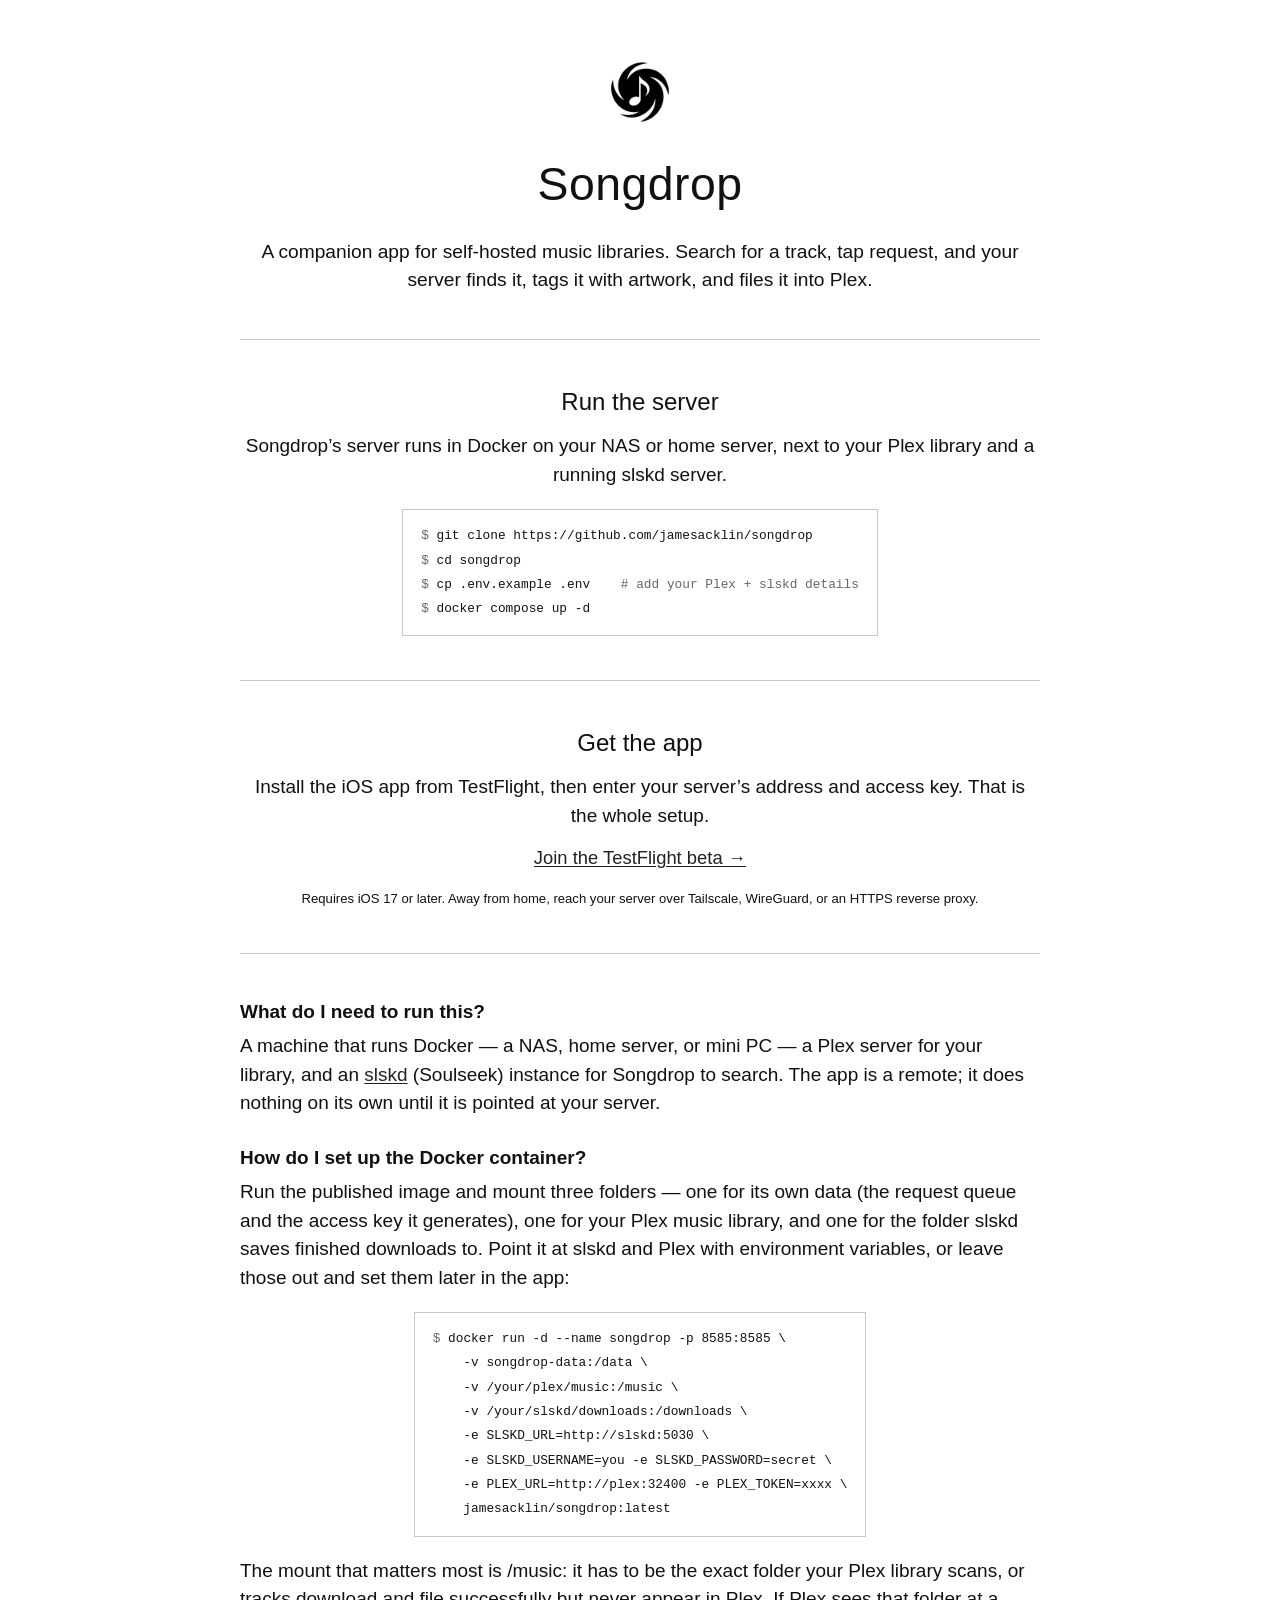
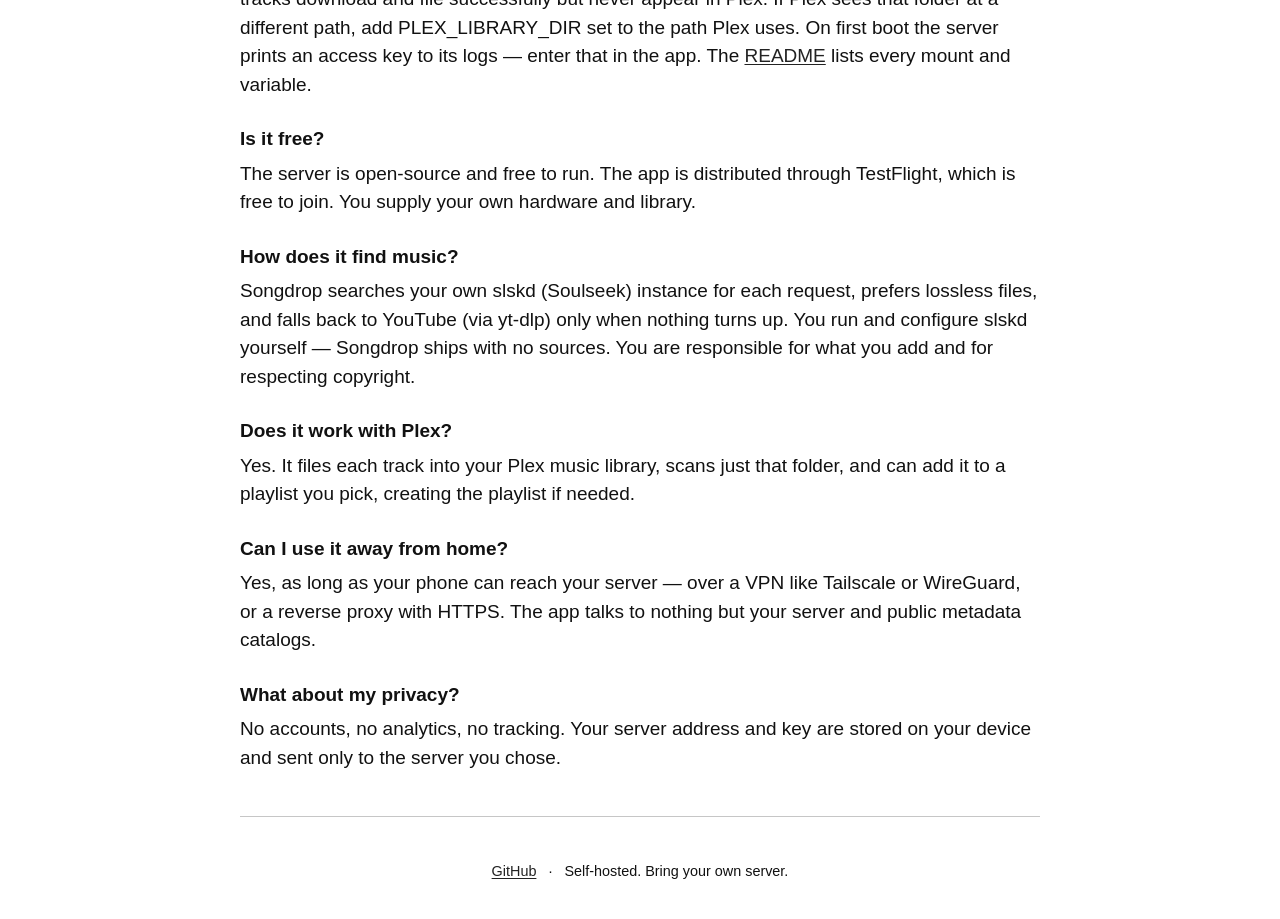
==== commit ba7b4d15: "site: point TestFlight button at the new build's join link Co-Authored-By: Claude Opus 4.8 <noreply@" ====
--- a/site/index.html
+++ b/site/index.html
@@ -5,48 +5,45 @@
 <meta name="viewport" content="width=device-width, initial-scale=1">
 <title>Songdrop</title>
 <meta name="description" content="Song-first requests for self-hosted music libraries.">
-<link rel="preconnect" href="https://fonts.googleapis.com">
-<link rel="preconnect" href="https://fonts.gstatic.com" crossorigin>
-<link href="https://fonts.googleapis.com/css2?family=Arimo:wght@400;700&display=swap" rel="stylesheet">
 <link rel="stylesheet" href="./editorial.css">
 </head>
 <body class="editorial">
 <style>
-  /* Songdrop's compact, content-first use of the shared editorial system. */
+  /* Songdrop's centered product-page variant of the shared editorial system. */
   .sd * { box-sizing: border-box; }
   .sd {
     color: var(--ed-color-foreground);
     font-family: var(--ed-font-sans);
-    font-size: 1rem;
+    font-size: 19px;
     line-height: 1.5;
     margin: 0;
-    padding: 0;
-    text-align: left;
+    padding: 20px 0 0;
+    text-align: center;
   }
-  .sd .wrap { max-width: var(--ed-measure); margin: 0 auto; }
+  .sd .wrap { max-width: var(--ed-measure-wide); margin: 0 auto; }
 
   .sd a { color: var(--ed-color-link); text-decoration: underline; text-underline-offset: 2px; }
 
-  .sd .icon { width: 3rem; height: 3rem; display: block; margin: 0 0 var(--ed-space-2); }
+  .sd .icon { width: 72px; height: 72px; display: block; margin: 0 auto 22px; }
 
   .sd h1 {
-    font-size: 1em; font-weight: 700; margin: 0 0 var(--ed-space-2);
-    letter-spacing: normal;
+    font-size: 2.9rem; font-weight: normal; margin: 0 0 18px;
+    letter-spacing: .01em;
   }
-  .sd .sub { font-size: 1em; margin: 0; max-width: none; }
+  .sd .sub { font-size: 1.2rem; margin: 0 auto; max-width: none; }
 
   .sd hr {
-    border: 0; width: 100%;
-    margin: var(--ed-space-5) 0 0;
+    border: 0; border-top: 1px solid var(--ed-color-border); width: 100%;
+    margin: 44px auto;
   }
 
-  .sd h2 { font-size: 1em; font-weight: 700; margin: 0 0 var(--ed-space-2); }
-  .sd p { margin: 0 0 var(--ed-space-2); max-width: none; }
+  .sd h2 { font-size: 1.5rem; font-weight: normal; margin: 0 0 12px; }
+  .sd p { margin: 0 auto 14px; max-width: none; }
   .sd p:last-child { margin-bottom: 0; }
 
   .sd pre {
     display: block; width: fit-content; max-width: 100%;
-    margin: var(--ed-space-2) 0 0; padding: var(--ed-space-2) var(--ed-space-3);
+    margin: 20px auto 0; padding: 14px 18px;
     text-align: left; overflow-x: auto;
     border: 1px solid var(--ed-color-border);
     font-family: var(--ed-font-mono);
@@ -55,17 +52,17 @@
   .sd pre .c { color: #666; }
   .sd .qa pre { margin-bottom: 20px; }
 
-  .sd .tf { font-size: 1em; }
-  .sd .note { font-size: .9em; margin-top: var(--ed-space-2); }
+  .sd .tf { font-size: 1.15rem; }
+  .sd .note { font-size: .82rem; margin-top: 16px; }
 
-  /* FAQ entries use the same vertical rhythm as the index page's timeline. */
+  /* FAQ: full width of the rule above, left-justified */
   .sd .qa { text-align: left; }
   .sd .qa p { max-width: none; }
-  .sd .q { font-weight: 700; margin: 0 0 var(--ed-space-1); }
+  .sd .q { font-weight: bold; margin: 0 0 6px; }
   .sd .a { margin: 0; }
-  .sd .qa + .qa { margin-top: var(--ed-space-4); }
+  .sd .qa + .qa { margin-top: 26px; }
 
-  .sd footer { font-size: .9em; }
+  .sd footer { font-size: .9rem; }
   .sd footer .dot { padding: 0 8px; }
 </style>
 
@@ -89,7 +86,7 @@
 
     <h2>Get the app</h2>
     <p>Install the iOS app from TestFlight, then enter your server&rsquo;s address and access key. That is the whole setup.</p>
-    <p><a class="tf" href="https://testflight.apple.com/join/eZ4pfd1c">Join the TestFlight beta &rarr;</a></p>
+    <p><a class="tf" href="https://testflight.apple.com/join/tgZGQq2G">Join the TestFlight beta &rarr;</a></p>
     <p class="note">Requires iOS 17 or later. Away from home, reach your server over Tailscale, WireGuard, or an HTTPS reverse proxy.</p>
 
     <hr />
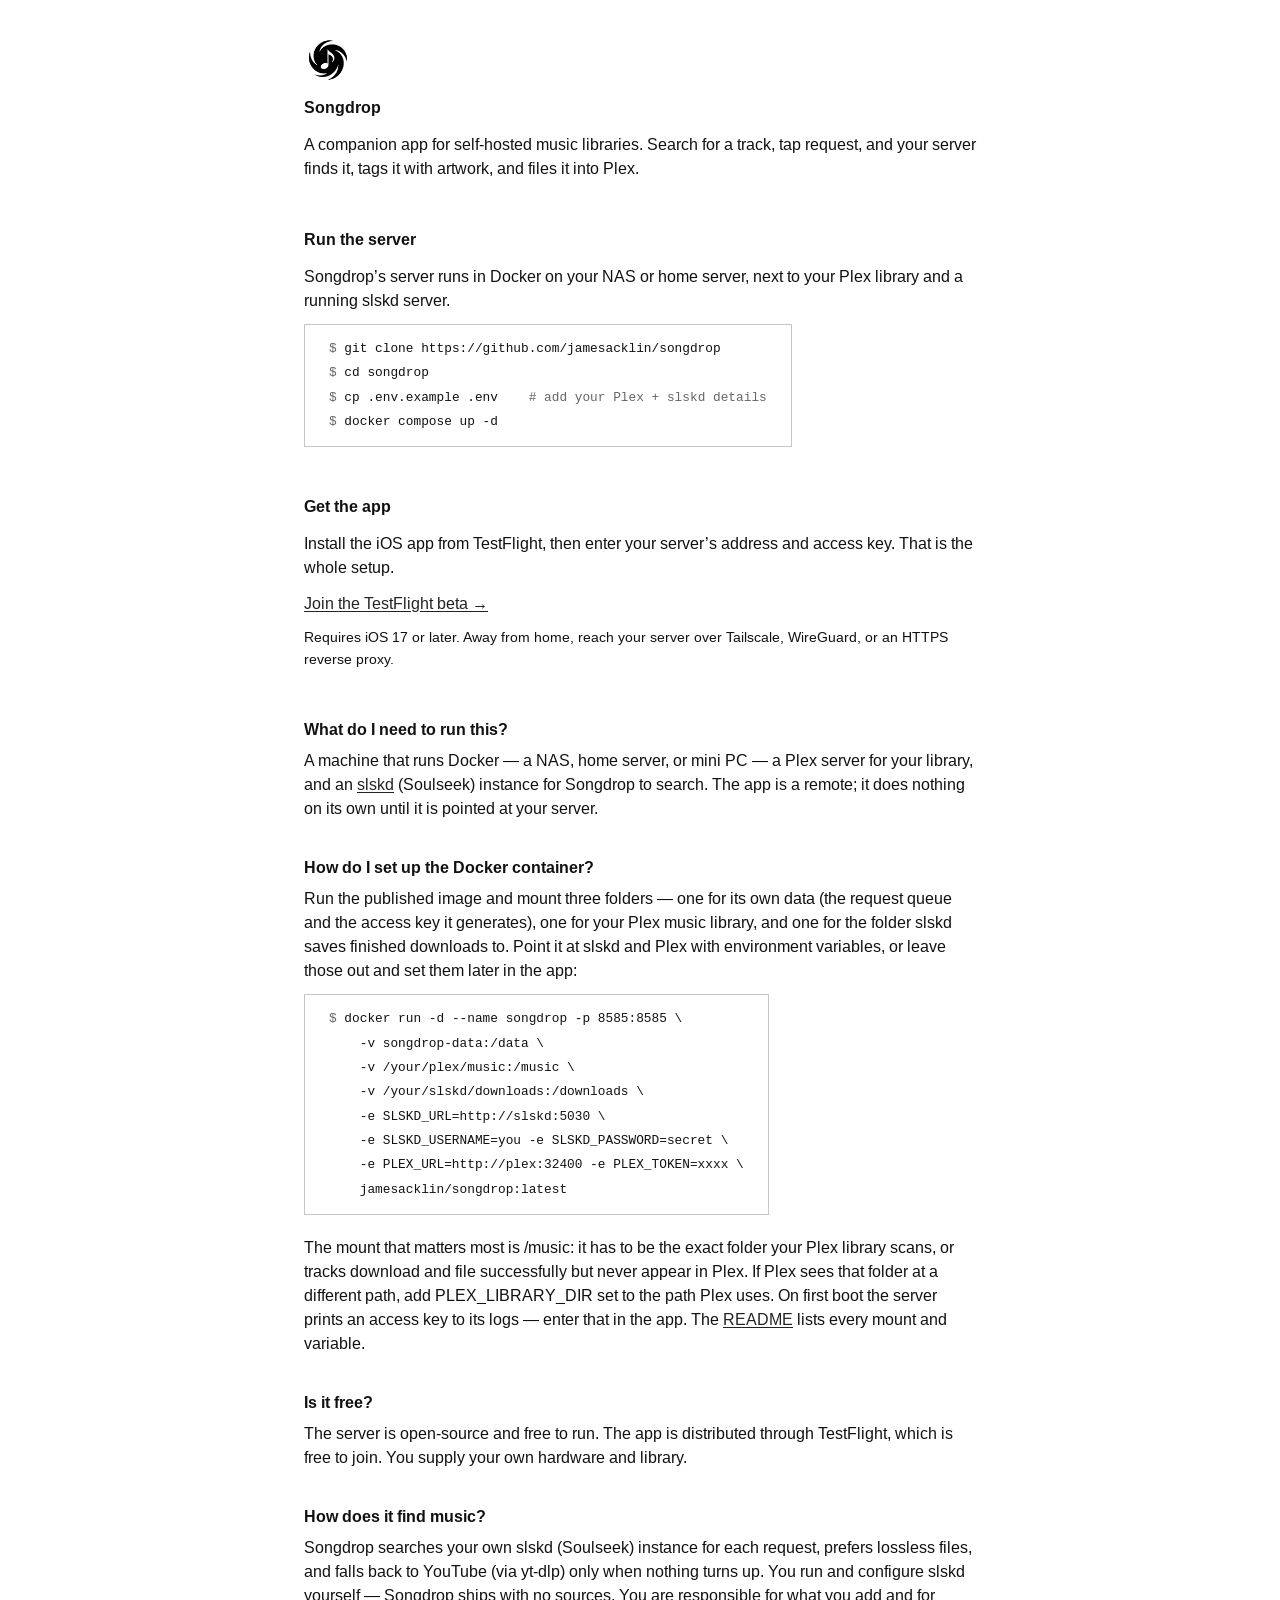
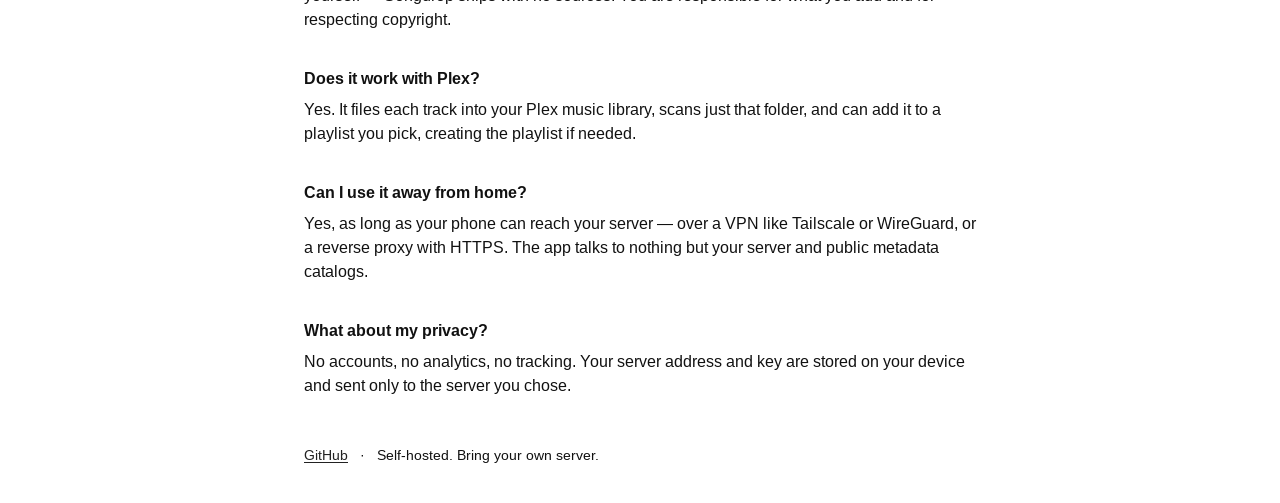
==== commit 618183c1: "site: adopt final left-aligned editorial layout Matches the approved deployment (1a5c1e91): content-" ====
--- a/site/index.html
+++ b/site/index.html
@@ -5,45 +5,48 @@
 <meta name="viewport" content="width=device-width, initial-scale=1">
 <title>Songdrop</title>
 <meta name="description" content="Song-first requests for self-hosted music libraries.">
+<link rel="preconnect" href="https://fonts.googleapis.com">
+<link rel="preconnect" href="https://fonts.gstatic.com" crossorigin>
+<link href="https://fonts.googleapis.com/css2?family=Arimo:wght@400;700&display=swap" rel="stylesheet">
 <link rel="stylesheet" href="./editorial.css">
 </head>
 <body class="editorial">
 <style>
-  /* Songdrop's centered product-page variant of the shared editorial system. */
+  /* Songdrop's compact, content-first use of the shared editorial system. */
   .sd * { box-sizing: border-box; }
   .sd {
     color: var(--ed-color-foreground);
     font-family: var(--ed-font-sans);
-    font-size: 19px;
+    font-size: 1rem;
     line-height: 1.5;
     margin: 0;
-    padding: 20px 0 0;
-    text-align: center;
+    padding: 0;
+    text-align: left;
   }
-  .sd .wrap { max-width: var(--ed-measure-wide); margin: 0 auto; }
+  .sd .wrap { max-width: var(--ed-measure); margin: 0 auto; }
 
   .sd a { color: var(--ed-color-link); text-decoration: underline; text-underline-offset: 2px; }
 
-  .sd .icon { width: 72px; height: 72px; display: block; margin: 0 auto 22px; }
+  .sd .icon { width: 3rem; height: 3rem; display: block; margin: 0 0 var(--ed-space-2); }
 
   .sd h1 {
-    font-size: 2.9rem; font-weight: normal; margin: 0 0 18px;
-    letter-spacing: .01em;
+    font-size: 1em; font-weight: 700; margin: 0 0 var(--ed-space-2);
+    letter-spacing: normal;
   }
-  .sd .sub { font-size: 1.2rem; margin: 0 auto; max-width: none; }
+  .sd .sub { font-size: 1em; margin: 0; max-width: none; }
 
   .sd hr {
-    border: 0; border-top: 1px solid var(--ed-color-border); width: 100%;
-    margin: 44px auto;
+    border: 0; width: 100%;
+    margin: var(--ed-space-5) 0 0;
   }
 
-  .sd h2 { font-size: 1.5rem; font-weight: normal; margin: 0 0 12px; }
-  .sd p { margin: 0 auto 14px; max-width: none; }
+  .sd h2 { font-size: 1em; font-weight: 700; margin: 0 0 var(--ed-space-2); }
+  .sd p { margin: 0 0 var(--ed-space-2); max-width: none; }
   .sd p:last-child { margin-bottom: 0; }
 
   .sd pre {
     display: block; width: fit-content; max-width: 100%;
-    margin: 20px auto 0; padding: 14px 18px;
+    margin: var(--ed-space-2) 0 0; padding: var(--ed-space-2) var(--ed-space-3);
     text-align: left; overflow-x: auto;
     border: 1px solid var(--ed-color-border);
     font-family: var(--ed-font-mono);
@@ -52,17 +55,17 @@
   .sd pre .c { color: #666; }
   .sd .qa pre { margin-bottom: 20px; }
 
-  .sd .tf { font-size: 1.15rem; }
-  .sd .note { font-size: .82rem; margin-top: 16px; }
+  .sd .tf { font-size: 1em; }
+  .sd .note { font-size: .9em; margin-top: var(--ed-space-2); }
 
-  /* FAQ: full width of the rule above, left-justified */
+  /* FAQ entries use the same vertical rhythm as the index page's timeline. */
   .sd .qa { text-align: left; }
   .sd .qa p { max-width: none; }
-  .sd .q { font-weight: bold; margin: 0 0 6px; }
+  .sd .q { font-weight: 700; margin: 0 0 var(--ed-space-1); }
   .sd .a { margin: 0; }
-  .sd .qa + .qa { margin-top: 26px; }
+  .sd .qa + .qa { margin-top: var(--ed-space-4); }
 
-  .sd footer { font-size: .9rem; }
+  .sd footer { font-size: .9em; }
   .sd footer .dot { padding: 0 8px; }
 </style>
 
